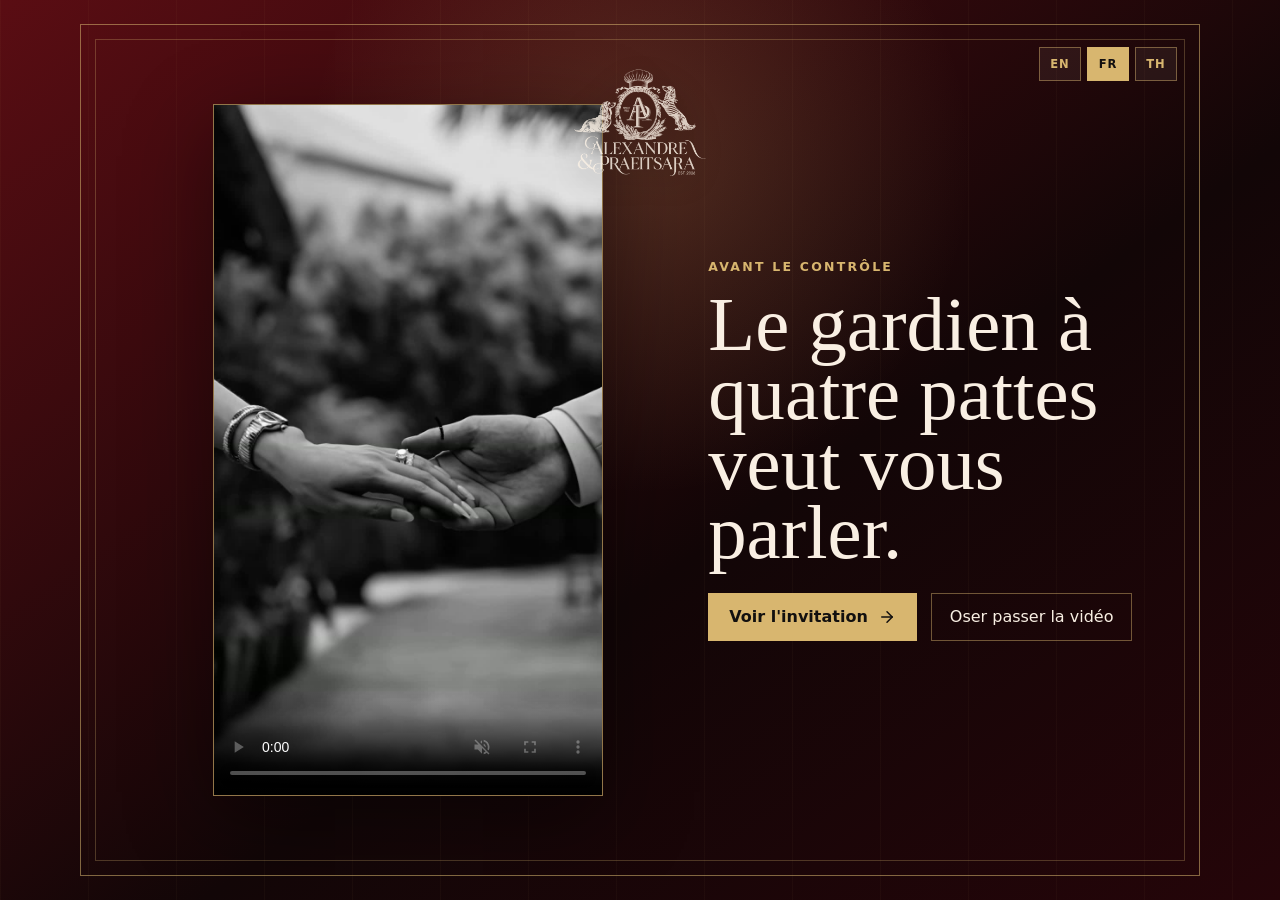
==== fr/index.html @ f9e1471b "Adjust Thai attendance and after party copy" ====
<!doctype html>
<html lang="en">
  <head>
    <meta charset="UTF-8" />
    <meta name="viewport" content="width=device-width, initial-scale=1.0" />
    <meta name="description" content="Alex and Praewa wedding RSVP" />
    <link rel="icon" type="image/png" href="/assets/origami-cursor-normal-4JZZmS4k.png" />
    <title>AlexPraewaNoRefund</title>
    <script type="module" crossorigin src="/assets/index-CU1Xx1Lu.js"></script>
    <link rel="stylesheet" crossorigin href="/assets/index-BSsa4fb2.css">
  </head>
  <body>
    <div id="root"></div>
  </body>
</html>
---- assets/index-BSsa4fb2.css ----
:root{--wine:#35090d;--wine-dark:#120607;--red:#8f1319;--gold:#d8b66f;--cream:#f9efe3;--paper:#f6eee6;--ink:#12100f;--muted:#ead8c4;--shadow:0 24px 80px #0000006b;--cursor-dog:url(/assets/origami-cursor-normal-4JZZmS4k.png) 5 19, auto;--cursor-dog-active:url([data-uri]) 5 19, auto;--cursor-dog-pointer:url(/assets/origami-cursor-normal-4JZZmS4k.png) 5 19, pointer;--cursor-dog-pointer-active:url([data-uri]) 5 19, pointer}*{box-sizing:border-box;cursor:var(--cursor-dog)}html{background:var(--wine-dark);color:var(--cream);cursor:var(--cursor-dog);font-family:Inter,ui-sans-serif,system-ui,-apple-system,BlinkMacSystemFont,Segoe UI,sans-serif}body{cursor:var(--cursor-dog);min-width:320px;margin:0}body *,body :before,body :after{cursor:var(--cursor-dog)}button,input,input[type=range]{cursor:var(--cursor-dog);font:inherit}a{color:inherit;cursor:var(--cursor-dog-pointer)}html:active,body:active,body:active *,button:active,a:active,input:active,input[type=range]:active{cursor:var(--cursor-dog-active)}button,a,[role=button],.primary-button,.secondary-button,.choice-button,.language-switcher button,.guest-slider{cursor:var(--cursor-dog-pointer)}button:active,a:active,[role=button]:active,.primary-button:active,.secondary-button:active,.choice-button:active,.language-switcher button:active,.guest-slider:active{cursor:var(--cursor-dog-pointer-active)}.page-shell{background:repeating-linear-gradient(90deg, #d8b66f09 0 1px, transparent 1px 88px), linear-gradient(145deg, #5a0d13 0%, var(--wine-dark) 58%, #250509 100%);min-height:100vh;padding:24px}.intro-shell{background:radial-gradient(circle at 50% 18%, #d8b66f33, transparent 34%), repeating-linear-gradient(90deg, #d8b66f09 0 1px, transparent 1px 88px), linear-gradient(145deg, #5a0d13 0%, var(--wine-dark) 58%, #250509 100%);place-items:center;min-height:100vh;padding:24px;display:grid}.hero,.rsvp-layout,.confirmation-panel{width:min(1120px,100%);margin:0 auto}.intro-panel{border:1px solid #d8b66f8c;grid-template-columns:minmax(280px,.72fr) minmax(300px,.58fr);align-items:center;gap:clamp(18px,3vw,32px);width:min(1120px,100%);min-height:calc(100vh - 48px);padding:clamp(24px,4.8vw,58px);display:grid;position:relative;overflow:hidden}.intro-panel:before{content:"";pointer-events:none;border:1px solid #d8b66f47;position:absolute;inset:14px}.intro-panel .brand-logo{z-index:2;width:clamp(110px,12vw,152px);margin:0;position:absolute;top:clamp(14px,2.8vw,34px);left:50%;transform:translate(-50%)}.intro-video-frame{box-shadow:var(--shadow);z-index:1;background:#170506;border:1px solid #d8b66fa3;place-self:center;width:min(390px,100%);max-height:min(78vh,760px);position:relative;overflow:hidden}.intro-video-frame:before{content:"";padding-top:177.78%;display:block}.intro-video-frame video{object-fit:cover;width:100%;height:100%;display:block;position:absolute;inset:0}.intro-copy{z-index:1;position:relative}.intro-copy h1{margin:0 0 26px;font-size:clamp(2.8rem,6vw,5.9rem);line-height:.9}.intro-actions{flex-wrap:wrap;align-items:center;gap:14px;display:flex}.hero{border:1px solid #d8b66f8c;grid-template-columns:minmax(0,.95fr) minmax(360px,.85fr);align-items:center;gap:42px;min-height:calc(100vh - 48px);padding:clamp(28px,5vw,72px);display:grid;position:relative;overflow:hidden}.hero:before,.rsvp-layout:before,.confirmation-panel:before{content:"";pointer-events:none;border:1px solid #d8b66f47;position:absolute;inset:14px}.hero-copy{z-index:1;position:relative}.brand-logo{justify-content:center;align-items:center;width:clamp(142px,15vw,190px);margin:0 0 18px;display:flex}.hero-copy .brand-logo{margin-left:auto;margin-right:auto}.brand-logo img{object-fit:contain;opacity:.9;filter:drop-shadow(0 8px 18px #0000006b);width:100%;height:auto;display:block}.language-switcher{z-index:5;gap:6px;display:inline-flex;position:absolute;top:22px;right:22px}.language-switcher button{color:var(--gold);letter-spacing:.08em;background:#f9efe30f;border:1px solid #d8b66f75;min-width:42px;height:34px;font-size:.72rem;font-weight:900}.language-switcher button.selected{background:var(--gold);color:var(--ink)}.eyebrow{color:var(--gold);letter-spacing:.18em;text-transform:uppercase;margin:0 0 16px;font-size:.78rem;font-weight:700}h1,h2{letter-spacing:0;font-family:Georgia,Times New Roman,serif;font-weight:500}.hero h1{max-width:620px;margin:0;font-size:clamp(3.3rem,7vw,6.2rem);line-height:.9}.hero-text,.question-subtitle,.confirmation-panel p{color:var(--muted);font-size:1rem;line-height:1.65}.hero-text{max-width:600px;margin:24px 0 32px}.hero-actions,.navigation-row{flex-wrap:wrap;align-items:center;gap:14px;display:flex}.primary-button,.secondary-button,.choice-button{border-radius:0;justify-content:center;align-items:center;gap:10px;min-height:48px;text-decoration:none;display:inline-flex}.primary-button{border:1px solid var(--gold);background:var(--gold);color:var(--ink);cursor:var(--cursor-dog-pointer);padding:0 20px;font-weight:800}.primary-button:disabled,.secondary-button:disabled{cursor:not-allowed;opacity:.45}.secondary-button{color:var(--cream);cursor:var(--cursor-dog-pointer);background:0 0;border:1px solid #d8b66f75;padding:0 18px}.hero-info-grid{grid-template-columns:96px minmax(0,1fr);align-items:stretch;gap:16px;max-width:620px;margin-top:28px;display:grid}.venue-card{border-left:2px solid var(--gold);max-width:520px;padding-left:18px}.venue-card span,.event-detail-kicker{color:var(--gold);letter-spacing:.16em;text-transform:uppercase;margin-bottom:6px;font-size:.72rem;font-weight:800;display:block}.venue-card strong{font-family:Georgia,Times New Roman,serif;font-size:1.45rem;font-weight:500;display:block}.venue-card p{color:var(--muted);margin:7px 0;line-height:1.5}.venue-card a,.event-detail-card a{color:var(--gold);align-items:center;gap:6px;font-weight:700;text-decoration:none;display:inline-flex}.hero-card{align-content:center;justify-items:end;min-height:590px;display:grid;position:relative}.invitation-ticket{border:8px solid var(--red);color:var(--ink);min-height:330px;box-shadow:var(--shadow);background:linear-gradient(90deg,#0000 0 12px,#d8b66f73 12px 13px,#0000 13px 26px),linear-gradient(135deg,#fff9ef 0%,#f2e0cc 100%);width:min(440px,100%);padding:24px;position:relative;transform:rotate(2deg)}.invitation-ticket:before{content:"";pointer-events:none;border:1px solid #8f131957;position:absolute;inset:14px}.ticket-cut{background:var(--wine-dark);z-index:2;border-radius:50%;width:30px;height:30px;position:absolute}.ticket-cut.top-left{top:-19px;left:-19px}.ticket-cut.top-right{top:-19px;right:-19px}.ticket-cut.bottom-left{bottom:-19px;left:-19px}.ticket-cut.bottom-right{bottom:-19px;right:-19px}.ticket-topline,.ticket-label,.ticket-footer{letter-spacing:.17em;text-transform:uppercase;margin:0;font-size:.72rem;font-weight:800}.ticket-topline,.ticket-label{color:var(--red)}.ticket-main{z-index:1;grid-template-columns:minmax(0,1fr) 116px;align-items:center;gap:20px;margin:26px 0;display:grid;position:relative}.ticket-main h2{color:var(--wine-dark);margin:10px 0 18px;font-size:clamp(2.2rem,4.2vw,4.6rem);line-height:.9}.ticket-main p{margin:7px 0}.ticket-seal{aspect-ratio:1;border:1px solid #8f131966;border-radius:50%;place-items:center;width:116px;display:grid;position:relative;overflow:hidden}.ticket-seal img{object-fit:cover;filter:sepia(.45)contrast(1.08);opacity:.18;width:150%;height:150%}.ticket-seal span{color:var(--red);font-family:Georgia,Times New Roman,serif;font-size:2.2rem;font-weight:700;position:absolute}.ticket-footer{color:var(--wine);z-index:1;border-top:1px dashed #8f131961;justify-content:space-between;gap:14px;padding-top:16px;display:flex;position:relative}.dog-illustration-card{color:var(--gold);width:min(250px,54%);box-shadow:var(--shadow);z-index:3;background:#170506;border:1px solid #d8b66fb3;justify-self:start;margin:18px 0 0 18px;padding:10px 10px 12px;position:relative;transform:rotate(-5deg)}.dog-illustration-card img{aspect-ratio:2/3;object-fit:cover;width:100%;display:block}.dog-illustration-card figcaption{letter-spacing:.16em;text-align:center;text-transform:uppercase;margin-top:9px;font-size:.72rem;font-weight:800}.hero-dog-quote{color:var(--cream);z-index:1;border-top:1px solid #d8b66f57;grid-column:1/-1;justify-content:space-between;align-self:end;align-items:center;gap:18px;margin:6px 0 0;padding-top:18px;display:flex;position:relative}.hero-dog-quote p{color:var(--muted);margin:0;font-family:Georgia,Times New Roman,serif;font-size:clamp(1.08rem,1.7vw,1.42rem);line-height:1.25}.hero-dog-quote cite{color:var(--gold);letter-spacing:.16em;text-transform:uppercase;flex:none;font-size:.74rem;font-style:normal;font-weight:900}.rsvp-layout{grid-template-columns:minmax(260px,.46fr) minmax(0,.74fr);gap:24px;min-height:calc(100vh - 48px);display:grid;position:relative}.inspector-panel,.question-panel,.confirmation-panel{box-shadow:var(--shadow);background:#120607c7;border:1px solid #d8b66f85}.inspector-panel{align-self:stretch;padding:22px}.inspector-panel .brand-logo{width:99px;margin:0 auto 16px}.confirmation-panel .brand-logo,.windows-error-window .brand-logo{width:172px;margin-bottom:24px}.windows-error-window .brand-logo{margin:18px 18px 0}.inspector-panel>img{aspect-ratio:2/3;object-fit:cover;border:1px solid #d8b66f73;width:100%;margin-bottom:18px}.inspector-panel h2{margin:0 0 24px;font-size:clamp(1.8rem,4vw,3.2rem);line-height:.95}.progress-track{border:1px solid #d8b66f73;height:9px;padding:2px}.progress-track span{background:var(--gold);height:100%;transition:width .18s;display:block}.step-count{color:var(--muted);font-size:.86rem}.question-panel{flex-direction:column;justify-content:center;align-self:stretch;padding:clamp(26px,6vw,66px);display:flex}.question-panel h1{max-width:820px;margin:0;font-size:clamp(2.1rem,5.6vw,5.2rem);line-height:.96}.question-subtitle{margin:18px 0 0}.choice-grid{grid-template-columns:repeat(2,minmax(0,1fr));gap:12px;margin:32px 0;display:grid}.choice-button{color:var(--cream);cursor:var(--cursor-dog-pointer);text-align:center;background:#f9efe30f;border:1px solid #d8b66f6b;min-height:72px;padding:14px}.event-detail-card{background:#f9efe30e;border:1px solid #d8b66f6b;grid-template-columns:112px minmax(0,1fr);align-items:center;gap:18px;margin:26px 0 0;padding:18px;display:grid}.event-detail-card.compact{margin-top:22px}.event-detail-card h2{margin:0 0 8px;font-size:clamp(1.45rem,3vw,2.25rem);line-height:1}.event-detail-card p{color:var(--muted);margin:0 0 8px;line-height:1.5}.calendar-badge{background:var(--paper);border:4px solid var(--red);color:var(--ink);text-align:center;place-items:center;gap:2px;min-height:118px;text-decoration:none;display:grid}.calendar-badge b,.calendar-badge span,.calendar-badge em{letter-spacing:.14em;font-size:.72rem;font-style:normal;font-weight:900}.calendar-badge b{color:var(--red)}.calendar-badge strong{color:var(--red);font-family:Georgia,Times New Roman,serif;font-size:3.6rem;line-height:.9}.calendar-badge small{color:var(--red);letter-spacing:.1em;text-transform:uppercase;max-width:82px;font-size:.58rem;font-weight:900;line-height:1.15;display:block}.time-badge strong{font-size:3.2rem}.hero-calendar{min-height:112px}.hero-calendar strong,.travel-badge strong{font-size:3rem}.choice-button.selected{background:var(--paper);border-color:var(--gold);color:var(--ink)}.guest-group{margin:32px 0}.text-input{width:100%;min-height:56px;color:var(--ink);background:#f9efe3f5;border:1px solid #d8b66f8c;margin:32px 0;padding:0 16px}.guest-input{margin:12px 0 0}.child-slider-row{border-top:1px solid #d8b66f3d;margin-top:22px;padding-top:18px}.child-age-grid{grid-template-columns:repeat(2,minmax(0,1fr));gap:12px;display:grid}.child-age-input{margin-top:0}.guest-slider-row{color:var(--cream);justify-content:space-between;align-items:baseline;gap:18px;display:flex}.guest-slider-row label{color:var(--gold);letter-spacing:.16em;text-transform:uppercase;font-size:.78rem;font-weight:800}.guest-slider-row strong{color:var(--gold);font-family:Georgia,Times New Roman,serif;font-size:3rem;line-height:1}.guest-slider{accent-color:var(--gold);width:100%;margin:20px 0 10px;display:block}.guest-helper{color:var(--muted);margin:0 0 14px;line-height:1.5}.text-input:focus{outline:3px solid #d8b66f52}.error-box{color:#ffe1e1;border:1px solid #ffb4b4;margin:8px 0 20px;padding:14px}.error-box p{margin:0 0 8px}.error-box a{color:#ffd18b;align-items:center;gap:6px;display:inline-flex}.confirmation-panel{flex-direction:column;justify-content:center;min-height:calc(100vh - 48px);padding:clamp(26px,6vw,72px);display:flex;position:relative;overflow:hidden}.bite-error-panel{border:1px solid #d8b66f8c;grid-template-columns:minmax(0,.94fr) minmax(300px,.56fr);align-items:center;gap:34px;width:min(1120px,100%);min-height:calc(100vh - 48px);margin:0 auto;padding:clamp(26px,6vw,72px);display:grid;position:relative;overflow:hidden}.bite-error-panel:before{content:"ERROR";color:#d8b66f14;font-family:Georgia,Times New Roman,serif;font-size:clamp(12rem,26vw,24rem);line-height:.8;position:absolute;top:4vh;right:2vw}.bite-error-panel>img{box-shadow:var(--shadow);object-fit:cover;z-index:1;border:1px solid #d8b66fb3;width:100%;max-height:560px;position:relative}.windows-error-window{background:var(--paper);border:2px solid var(--gold);box-shadow:var(--shadow);color:var(--ink);z-index:1;position:relative}.windows-error-titlebar{background:var(--red);color:var(--cream);letter-spacing:.08em;text-transform:uppercase;justify-content:space-between;align-items:center;padding:10px 12px;font-weight:900;display:flex}.windows-error-titlebar button{background:var(--paper);border:1px solid var(--ink);color:var(--ink);cursor:var(--cursor-dog-pointer);width:30px;height:26px;font-weight:900;line-height:1}.windows-error-body{grid-template-columns:62px minmax(0,1fr);gap:22px;padding:clamp(20px,4vw,34px);display:grid}.windows-error-icon{background:var(--gold);border:2px solid var(--ink);color:var(--red);border-radius:50%;justify-content:center;align-items:center;height:62px;font-family:Georgia,Times New Roman,serif;font-size:3rem;font-weight:900;display:flex}.bite-error-copy h1{color:var(--wine-dark);margin:0;font-size:clamp(2.6rem,6.6vw,5.8rem);line-height:.9}.bite-error-copy p:not(.eyebrow){color:#3a1a16;margin:20px 0 0;line-height:1.55}.windows-error-actions{border-top:1px solid #12060733;flex-wrap:wrap;justify-content:flex-end;gap:12px;padding:16px;display:flex}.windows-error-actions .secondary-button{color:var(--ink)}.confirmation-panel h1{margin:0;font-size:clamp(3rem,8vw,7rem);line-height:.88}.confirmation-dog{width:min(420px,72vw);box-shadow:var(--shadow);border:1px solid #d8b66fb3;margin-bottom:28px}.spin{animation:.9s linear infinite spin}@keyframes spin{to{transform:rotate(360deg)}}@media (width<=860px){.page-shell,.intro-shell{padding:14px}.hero,.rsvp-layout,.bite-error-panel,.intro-panel{grid-template-columns:1fr;min-height:auto}.intro-panel{padding:124px 18px 28px}.intro-panel .brand-logo{width:104px;top:42px;left:50%}.intro-video-frame{width:min(340px,100%);max-height:62vh}.intro-copy h1{font-size:3.3rem}.hero{padding:72px 18px 28px}.hero-card{min-height:auto}.invitation-ticket{transform:none}.dog-illustration-card{width:min(230px,74%);margin:16px auto 0}.rsvp-layout{gap:14px}.inspector-panel>img{aspect-ratio:2/3;object-position:center center;max-height:460px}.choice-grid,.event-detail-card,.hero-info-grid{grid-template-columns:1fr}.calendar-badge{width:118px}.save-date-link{width:138px}.hero-dog-quote{flex-direction:column;align-items:flex-start}.language-switcher{top:18px;left:auto;right:18px}.brand-logo{width:132px}}@media (width<=520px){.hero{padding-top:72px}.hero h1{font-size:3.4rem}.hero-card{margin-top:12px}.invitation-ticket{border-width:6px;padding:18px}.ticket-main{grid-template-columns:1fr}.ticket-seal{width:82px}.ticket-footer{flex-direction:column;align-items:flex-start}.primary-button,.secondary-button{width:100%}.child-age-grid{grid-template-columns:1fr}.brand-logo{width:118px}.inspector-panel .brand-logo{width:82px;margin-bottom:14px}}
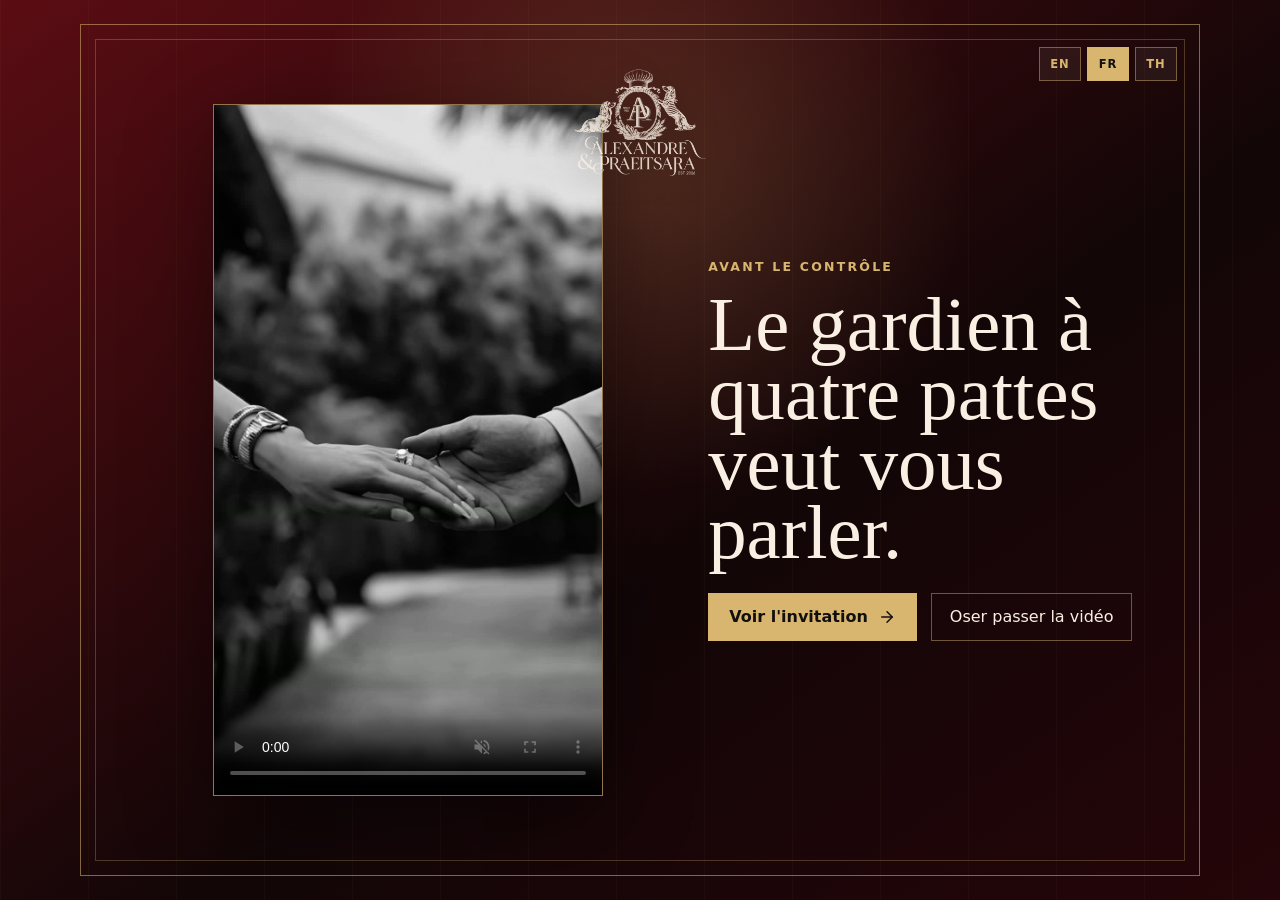
==== commit 459b0dcb: "Update Thai intro and dress code copy" ====
--- a/fr/index.html
+++ b/fr/index.html
@@ -6,7 +6,7 @@
     <meta name="description" content="Alex and Praewa wedding RSVP" />
     <link rel="icon" type="image/png" href="/assets/origami-cursor-normal-4JZZmS4k.png" />
     <title>AlexPraewaNoRefund</title>
-    <script type="module" crossorigin src="/assets/index-CU1Xx1Lu.js"></script>
+    <script type="module" crossorigin src="/assets/index-C8RrpiLa.js"></script>
     <link rel="stylesheet" crossorigin href="/assets/index-BSsa4fb2.css">
   </head>
   <body>
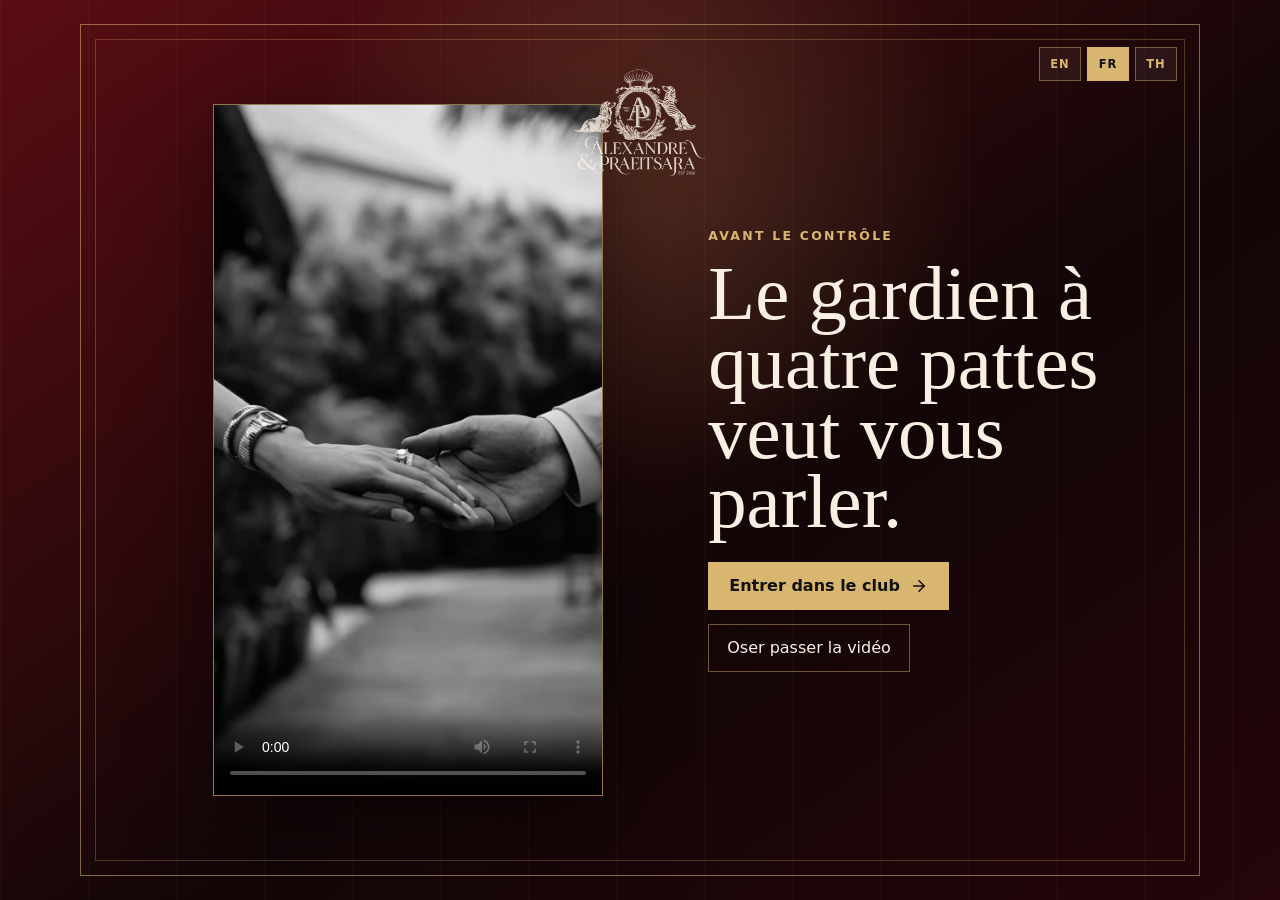
==== commit 2df9207b: "Update French RSVP copy and trailer flow" ====
--- a/fr/index.html
+++ b/fr/index.html
@@ -6,8 +6,8 @@
     <meta name="description" content="Alex and Praewa wedding RSVP" />
     <link rel="icon" type="image/png" href="/assets/origami-cursor-normal-4JZZmS4k.png" />
     <title>AlexPraewaNoRefund</title>
-    <script type="module" crossorigin src="/assets/index-C8RrpiLa.js"></script>
-    <link rel="stylesheet" crossorigin href="/assets/index-BSsa4fb2.css">
+    <script type="module" crossorigin src="/assets/index-DsM50OUm.js"></script>
+    <link rel="stylesheet" crossorigin href="/assets/index-DEozF2em.css">
   </head>
   <body>
     <div id="root"></div>
--- a/assets/index-DEozF2em.css
+++ b/assets/index-DEozF2em.css
@@ -0,0 +1 @@
+:root{--wine:#35090d;--wine-dark:#120607;--red:#8f1319;--gold:#d8b66f;--cream:#f9efe3;--paper:#f6eee6;--ink:#12100f;--muted:#ead8c4;--shadow:0 24px 80px #0000006b;--cursor-dog:url(/assets/origami-cursor-normal-4JZZmS4k.png) 5 19, auto;--cursor-dog-active:url([data-uri]) 5 19, auto;--cursor-dog-pointer:url(/assets/origami-cursor-normal-4JZZmS4k.png) 5 19, pointer;--cursor-dog-pointer-active:url([data-uri]) 5 19, pointer}*{box-sizing:border-box;cursor:var(--cursor-dog)}html{background:var(--wine-dark);color:var(--cream);cursor:var(--cursor-dog);font-family:Inter,ui-sans-serif,system-ui,-apple-system,BlinkMacSystemFont,Segoe UI,sans-serif}body{cursor:var(--cursor-dog);min-width:320px;margin:0}body *,body :before,body :after{cursor:var(--cursor-dog)}button,input,input[type=range]{cursor:var(--cursor-dog);font:inherit}a{color:inherit;cursor:var(--cursor-dog-pointer)}html:active,body:active,body:active *,button:active,a:active,input:active,input[type=range]:active{cursor:var(--cursor-dog-active)}button,a,[role=button],.primary-button,.secondary-button,.choice-button,.language-switcher button,.guest-slider{cursor:var(--cursor-dog-pointer)}button:active,a:active,[role=button]:active,.primary-button:active,.secondary-button:active,.choice-button:active,.language-switcher button:active,.guest-slider:active{cursor:var(--cursor-dog-pointer-active)}.page-shell{background:repeating-linear-gradient(90deg, #d8b66f09 0 1px, transparent 1px 88px), linear-gradient(145deg, #5a0d13 0%, var(--wine-dark) 58%, #250509 100%);min-height:100vh;padding:24px}.intro-shell{background:radial-gradient(circle at 50% 18%, #d8b66f33, transparent 34%), repeating-linear-gradient(90deg, #d8b66f09 0 1px, transparent 1px 88px), linear-gradient(145deg, #5a0d13 0%, var(--wine-dark) 58%, #250509 100%);place-items:center;min-height:100vh;padding:24px;display:grid}.hero,.rsvp-layout,.confirmation-panel{width:min(1120px,100%);margin:0 auto}.intro-panel{border:1px solid #d8b66f8c;grid-template-columns:minmax(280px,.72fr) minmax(300px,.58fr);align-items:center;gap:clamp(18px,3vw,32px);width:min(1120px,100%);min-height:calc(100vh - 48px);padding:clamp(24px,4.8vw,58px);display:grid;position:relative;overflow:hidden}.intro-panel:before{content:"";pointer-events:none;border:1px solid #d8b66f47;position:absolute;inset:14px}.intro-panel .brand-logo{z-index:2;width:clamp(110px,12vw,152px);margin:0;position:absolute;top:clamp(14px,2.8vw,34px);left:50%;transform:translate(-50%)}.intro-video-frame{box-shadow:var(--shadow);z-index:1;background:#170506;border:1px solid #d8b66fa3;place-self:center;width:min(390px,100%);max-height:min(78vh,760px);position:relative;overflow:hidden}.intro-video-frame:before{content:"";padding-top:177.78%;display:block}.intro-video-frame video{object-fit:cover;width:100%;height:100%;display:block;position:absolute;inset:0}.intro-copy{z-index:1;position:relative}.intro-copy h1{margin:0 0 26px;font-size:clamp(2.8rem,6vw,5.9rem);line-height:.9}.intro-actions{flex-wrap:wrap;align-items:center;gap:14px;display:flex}.hero{border:1px solid #d8b66f8c;grid-template-columns:minmax(0,.95fr) minmax(360px,.85fr);align-items:center;gap:42px;min-height:calc(100vh - 48px);padding:clamp(28px,5vw,72px);display:grid;position:relative;overflow:hidden}.hero:before,.rsvp-layout:before,.confirmation-panel:before{content:"";pointer-events:none;border:1px solid #d8b66f47;position:absolute;inset:14px}.hero-copy{z-index:1;position:relative}.brand-logo{justify-content:center;align-items:center;width:clamp(142px,15vw,190px);margin:0 0 18px;display:flex}.hero-copy .brand-logo{margin-left:auto;margin-right:auto}.brand-logo img{object-fit:contain;opacity:.9;filter:drop-shadow(0 8px 18px #0000006b);width:100%;height:auto;display:block}.language-switcher{z-index:5;gap:6px;display:inline-flex;position:absolute;top:22px;right:22px}.language-switcher button{color:var(--gold);letter-spacing:.08em;background:#f9efe30f;border:1px solid #d8b66f75;min-width:42px;height:34px;font-size:.72rem;font-weight:900}.language-switcher button.selected{background:var(--gold);color:var(--ink)}.eyebrow{color:var(--gold);letter-spacing:.18em;text-transform:uppercase;margin:0 0 16px;font-size:.78rem;font-weight:700}h1,h2{letter-spacing:0;font-family:Georgia,Times New Roman,serif;font-weight:500}.hero h1{max-width:620px;margin:0;font-size:clamp(3.3rem,7vw,6.2rem);line-height:.9}.hero-text,.question-subtitle,.confirmation-panel p{color:var(--muted);font-size:1rem;line-height:1.65}.hero-text{max-width:600px;margin:24px 0 32px}.hero-actions,.navigation-row{flex-wrap:wrap;align-items:center;gap:14px;display:flex}.primary-button,.secondary-button,.choice-button{border-radius:0;justify-content:center;align-items:center;gap:10px;min-height:48px;text-decoration:none;display:inline-flex}.primary-button{border:1px solid var(--gold);background:var(--gold);color:var(--ink);cursor:var(--cursor-dog-pointer);padding:0 20px;font-weight:800}.primary-button:disabled,.secondary-button:disabled{cursor:not-allowed;opacity:.45}.secondary-button{color:var(--cream);cursor:var(--cursor-dog-pointer);background:0 0;border:1px solid #d8b66f75;padding:0 18px}.hero-info-grid{grid-template-columns:96px minmax(0,1fr);align-items:stretch;gap:16px;max-width:620px;margin-top:28px;display:grid}.venue-card{border-left:2px solid var(--gold);max-width:520px;padding-left:18px}.venue-card span,.event-detail-kicker{color:var(--gold);letter-spacing:.16em;text-transform:uppercase;margin-bottom:6px;font-size:.72rem;font-weight:800;display:block}.venue-card strong{font-family:Georgia,Times New Roman,serif;font-size:1.45rem;font-weight:500;display:block}.venue-card p{color:var(--muted);margin:7px 0;line-height:1.5}.venue-card a,.event-detail-card a{color:var(--gold);align-items:center;gap:6px;font-weight:700;text-decoration:none;display:inline-flex}.hero-card{align-content:center;justify-items:end;min-height:590px;display:grid;position:relative}.invitation-ticket{border:8px solid var(--red);color:var(--ink);min-height:330px;box-shadow:var(--shadow);background:linear-gradient(90deg,#0000 0 12px,#d8b66f73 12px 13px,#0000 13px 26px),linear-gradient(135deg,#fff9ef 0%,#f2e0cc 100%);width:min(440px,100%);padding:24px;position:relative;transform:rotate(2deg)}.invitation-ticket:before{content:"";pointer-events:none;border:1px solid #8f131957;position:absolute;inset:14px}.ticket-cut{background:var(--wine-dark);z-index:2;border-radius:50%;width:30px;height:30px;position:absolute}.ticket-cut.top-left{top:-19px;left:-19px}.ticket-cut.top-right{top:-19px;right:-19px}.ticket-cut.bottom-left{bottom:-19px;left:-19px}.ticket-cut.bottom-right{bottom:-19px;right:-19px}.ticket-topline,.ticket-label,.ticket-footer{letter-spacing:.17em;text-transform:uppercase;margin:0;font-size:.72rem;font-weight:800}.ticket-topline,.ticket-label{color:var(--red)}.ticket-main{z-index:1;grid-template-columns:minmax(0,1fr) 116px;align-items:center;gap:20px;margin:26px 0;display:grid;position:relative}.ticket-main h2{color:var(--wine-dark);margin:10px 0 18px;font-size:clamp(2.2rem,4.2vw,4.6rem);line-height:.9}.ticket-main p{margin:7px 0}.ticket-seal{aspect-ratio:1;border:1px solid #8f131966;border-radius:50%;place-items:center;width:116px;display:grid;position:relative;overflow:hidden}.ticket-seal img{object-fit:cover;filter:sepia(.45)contrast(1.08);opacity:.18;width:150%;height:150%}.ticket-seal span{color:var(--red);font-family:Georgia,Times New Roman,serif;font-size:2.2rem;font-weight:700;position:absolute}.ticket-footer{color:var(--wine);z-index:1;border-top:1px dashed #8f131961;justify-content:space-between;gap:14px;padding-top:16px;display:flex;position:relative}.dog-illustration-card{color:var(--gold);width:min(250px,54%);box-shadow:var(--shadow);z-index:3;background:#170506;border:1px solid #d8b66fb3;justify-self:start;margin:18px 0 0 18px;padding:10px 10px 12px;position:relative;transform:rotate(-5deg)}.dog-illustration-card img{aspect-ratio:2/3;object-fit:cover;width:100%;display:block}.dog-illustration-card figcaption{letter-spacing:.16em;text-align:center;text-transform:uppercase;margin-top:9px;font-size:.72rem;font-weight:800}.hero-dog-quote{color:var(--cream);z-index:1;border-top:1px solid #d8b66f57;grid-column:1/-1;justify-content:space-between;align-self:end;align-items:center;gap:18px;margin:6px 0 0;padding-top:18px;display:flex;position:relative}.hero-dog-quote p{color:var(--muted);margin:0;font-family:Georgia,Times New Roman,serif;font-size:clamp(1.08rem,1.7vw,1.42rem);line-height:1.25}.hero-dog-quote cite{color:var(--gold);letter-spacing:.16em;text-transform:uppercase;flex:none;font-size:.74rem;font-style:normal;font-weight:900}.rsvp-layout{grid-template-columns:minmax(260px,.46fr) minmax(0,.74fr);gap:24px;min-height:calc(100vh - 48px);display:grid;position:relative}.inspector-panel,.question-panel,.confirmation-panel{box-shadow:var(--shadow);background:#120607c7;border:1px solid #d8b66f85}.inspector-panel{align-self:stretch;padding:22px}.inspector-panel .brand-logo{width:99px;margin:0 auto 16px}.confirmation-panel .brand-logo,.windows-error-window .brand-logo{width:172px;margin-bottom:24px}.windows-error-window .brand-logo{margin:18px 18px 0}.inspector-panel>img{aspect-ratio:2/3;object-fit:cover;border:1px solid #d8b66f73;width:100%;margin-bottom:18px}.inspector-panel h2{margin:0 0 24px;font-size:clamp(1.8rem,4vw,3.2rem);line-height:.95}.progress-track{border:1px solid #d8b66f73;height:9px;padding:2px}.progress-track span{background:var(--gold);height:100%;transition:width .18s;display:block}.step-count{color:var(--muted);font-size:.86rem}.question-panel{flex-direction:column;justify-content:center;align-self:stretch;padding:clamp(26px,6vw,66px);display:flex}.question-panel h1{max-width:820px;margin:0;font-size:clamp(2.1rem,5.6vw,5.2rem);line-height:.96}.question-subtitle{margin:18px 0 0}.choice-grid{grid-template-columns:repeat(2,minmax(0,1fr));gap:12px;margin:32px 0;display:grid}.choice-button{color:var(--cream);cursor:var(--cursor-dog-pointer);text-align:center;background:#f9efe30f;border:1px solid #d8b66f6b;min-height:72px;padding:14px}.event-detail-card{background:#f9efe30e;border:1px solid #d8b66f6b;grid-template-columns:112px minmax(0,1fr);align-items:center;gap:18px;margin:26px 0 0;padding:18px;display:grid}.event-detail-card.compact{margin-top:22px}.event-detail-card h2{margin:0 0 8px;font-size:clamp(1.45rem,3vw,2.25rem);line-height:1}.event-detail-card p{color:var(--muted);margin:0 0 8px;line-height:1.5}.calendar-badge{background:var(--paper);border:4px solid var(--red);color:var(--ink);text-align:center;place-items:center;gap:2px;min-height:118px;text-decoration:none;display:grid}.calendar-badge b,.calendar-badge span,.calendar-badge em{letter-spacing:.14em;font-size:.72rem;font-style:normal;font-weight:900}.calendar-badge b{color:var(--red)}.calendar-badge strong{color:var(--red);font-family:Georgia,Times New Roman,serif;font-size:3.6rem;line-height:.9}.calendar-badge small{color:var(--red);letter-spacing:.1em;text-transform:uppercase;max-width:82px;font-size:.58rem;font-weight:900;line-height:1.15;display:block}.time-badge strong{font-size:3.2rem}.hero-calendar{min-height:112px}.hero-calendar strong,.travel-badge strong{font-size:3rem}.choice-button.selected{background:var(--paper);border-color:var(--gold);color:var(--ink)}.guest-group{margin:32px 0}.text-input{width:100%;min-height:56px;color:var(--ink);background:#f9efe3f5;border:1px solid #d8b66f8c;margin:32px 0;padding:0 16px}.guest-input{margin:12px 0 0}.child-slider-row{border-top:1px solid #d8b66f3d;margin-top:22px;padding-top:18px}.child-age-grid{grid-template-columns:repeat(2,minmax(0,1fr));gap:12px;display:grid}.child-age-input{margin-top:0}.guest-slider-row{color:var(--cream);justify-content:space-between;align-items:baseline;gap:18px;display:flex}.guest-slider-row label{color:var(--gold);letter-spacing:.16em;text-transform:uppercase;font-size:.78rem;font-weight:800}.guest-slider-row strong{color:var(--gold);font-family:Georgia,Times New Roman,serif;font-size:3rem;line-height:1}.guest-slider{accent-color:var(--gold);width:100%;margin:20px 0 10px;display:block}.guest-helper{color:var(--muted);margin:0 0 14px;line-height:1.5}.text-input:focus{outline:3px solid #d8b66f52}.error-box{color:#ffe1e1;border:1px solid #ffb4b4;margin:8px 0 20px;padding:14px}.error-box p{margin:0 0 8px}.error-box a{color:#ffd18b;align-items:center;gap:6px;display:inline-flex}.confirmation-panel{flex-direction:column;justify-content:center;min-height:calc(100vh - 48px);padding:clamp(26px,6vw,72px);display:flex;position:relative;overflow:hidden}.bite-error-panel{border:1px solid #d8b66f8c;grid-template-columns:minmax(0,.94fr) minmax(300px,.56fr);align-items:center;gap:34px;width:min(1120px,100%);min-height:calc(100vh - 48px);margin:0 auto;padding:clamp(26px,6vw,72px);display:grid;position:relative;overflow:hidden}.bite-error-panel:before{content:"ERROR";color:#d8b66f14;font-family:Georgia,Times New Roman,serif;font-size:clamp(12rem,26vw,24rem);line-height:.8;position:absolute;top:4vh;right:2vw}.bite-error-panel>img{box-shadow:var(--shadow);object-fit:cover;z-index:1;border:1px solid #d8b66fb3;width:100%;max-height:560px;position:relative}.windows-error-window{background:var(--paper);border:2px solid var(--gold);box-shadow:var(--shadow);color:var(--ink);z-index:1;position:relative}.windows-error-titlebar{background:var(--red);color:var(--cream);letter-spacing:.08em;text-transform:uppercase;justify-content:space-between;align-items:center;padding:10px 12px;font-weight:900;display:flex}.windows-error-titlebar button{background:var(--paper);border:1px solid var(--ink);color:var(--ink);cursor:var(--cursor-dog-pointer);width:30px;height:26px;font-weight:900;line-height:1}.windows-error-body{grid-template-columns:62px minmax(0,1fr);gap:22px;padding:clamp(20px,4vw,34px);display:grid}.windows-error-icon{background:var(--gold);border:2px solid var(--ink);color:var(--red);border-radius:50%;justify-content:center;align-items:center;height:62px;font-family:Georgia,Times New Roman,serif;font-size:3rem;font-weight:900;display:flex}.bite-error-copy h1{color:var(--wine-dark);margin:0;font-size:clamp(2.6rem,6.6vw,5.8rem);line-height:.9}.bite-error-copy p:not(.eyebrow){color:#3a1a16;white-space:pre-line;margin:20px 0 0;line-height:1.55}.windows-error-actions{border-top:1px solid #12060733;flex-wrap:wrap;justify-content:flex-end;gap:12px;padding:16px;display:flex}.windows-error-actions .secondary-button{color:var(--ink)}.confirmation-panel h1{margin:0;font-size:clamp(3rem,8vw,7rem);line-height:.88}.confirmation-dog{width:min(420px,72vw);box-shadow:var(--shadow);border:1px solid #d8b66fb3;margin-bottom:28px}.spin{animation:.9s linear infinite spin}@keyframes spin{to{transform:rotate(360deg)}}@media (width<=860px){.page-shell,.intro-shell{padding:14px}.hero,.rsvp-layout,.bite-error-panel,.intro-panel{grid-template-columns:1fr;min-height:auto}.intro-panel{padding:124px 18px 28px}.intro-panel .brand-logo{width:104px;top:42px;left:50%}.intro-video-frame{width:min(340px,100%);max-height:62vh}.intro-copy h1{font-size:3.3rem}.hero{padding:72px 18px 28px}.hero-card{min-height:auto}.invitation-ticket{transform:none}.dog-illustration-card{width:min(230px,74%);margin:16px auto 0}.rsvp-layout{gap:14px}.inspector-panel>img{aspect-ratio:2/3;object-position:center center;max-height:460px}.choice-grid,.event-detail-card,.hero-info-grid{grid-template-columns:1fr}.calendar-badge{width:118px}.save-date-link{width:138px}.hero-dog-quote{flex-direction:column;align-items:flex-start}.language-switcher{top:18px;left:auto;right:18px}.brand-logo{width:132px}}@media (width<=520px){.hero{padding-top:72px}.hero h1{font-size:3.4rem}.hero-card{margin-top:12px}.invitation-ticket{border-width:6px;padding:18px}.ticket-main{grid-template-columns:1fr}.ticket-seal{width:82px}.ticket-footer{flex-direction:column;align-items:flex-start}.primary-button,.secondary-button{width:100%}.child-age-grid{grid-template-columns:1fr}.brand-logo{width:118px}.inspector-panel .brand-logo{width:82px;margin-bottom:14px}}
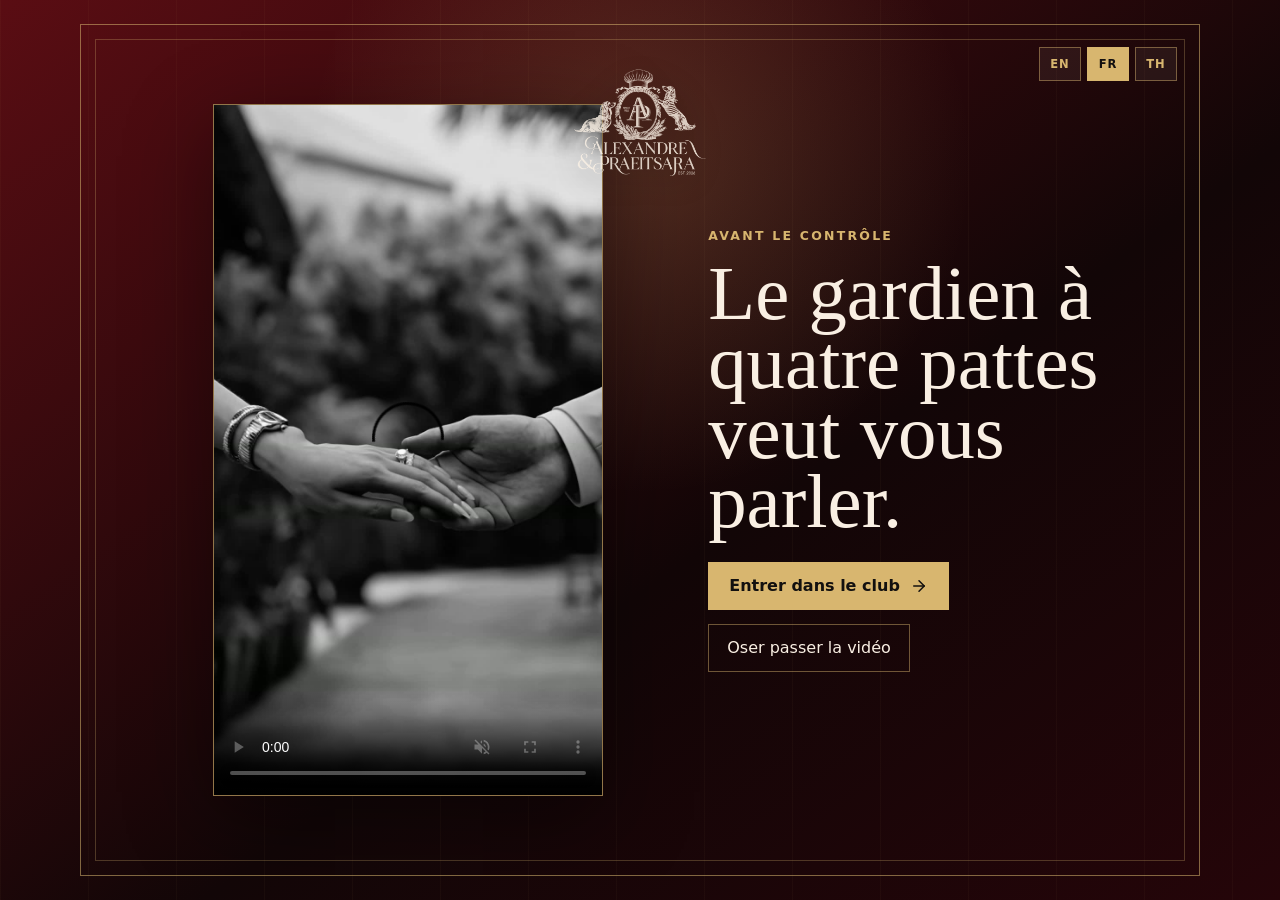
==== commit 59910441: "Keep after party choices in RSVP flow" ====
--- a/fr/index.html
+++ b/fr/index.html
@@ -6,7 +6,7 @@
     <meta name="description" content="Alex and Praewa wedding RSVP" />
     <link rel="icon" type="image/png" href="/assets/origami-cursor-normal-4JZZmS4k.png" />
     <title>AlexPraewaNoRefund</title>
-    <script type="module" crossorigin src="/assets/index-DsM50OUm.js"></script>
+    <script type="module" crossorigin src="/assets/index-B2907A8G.js"></script>
     <link rel="stylesheet" crossorigin href="/assets/index-DEozF2em.css">
   </head>
   <body>
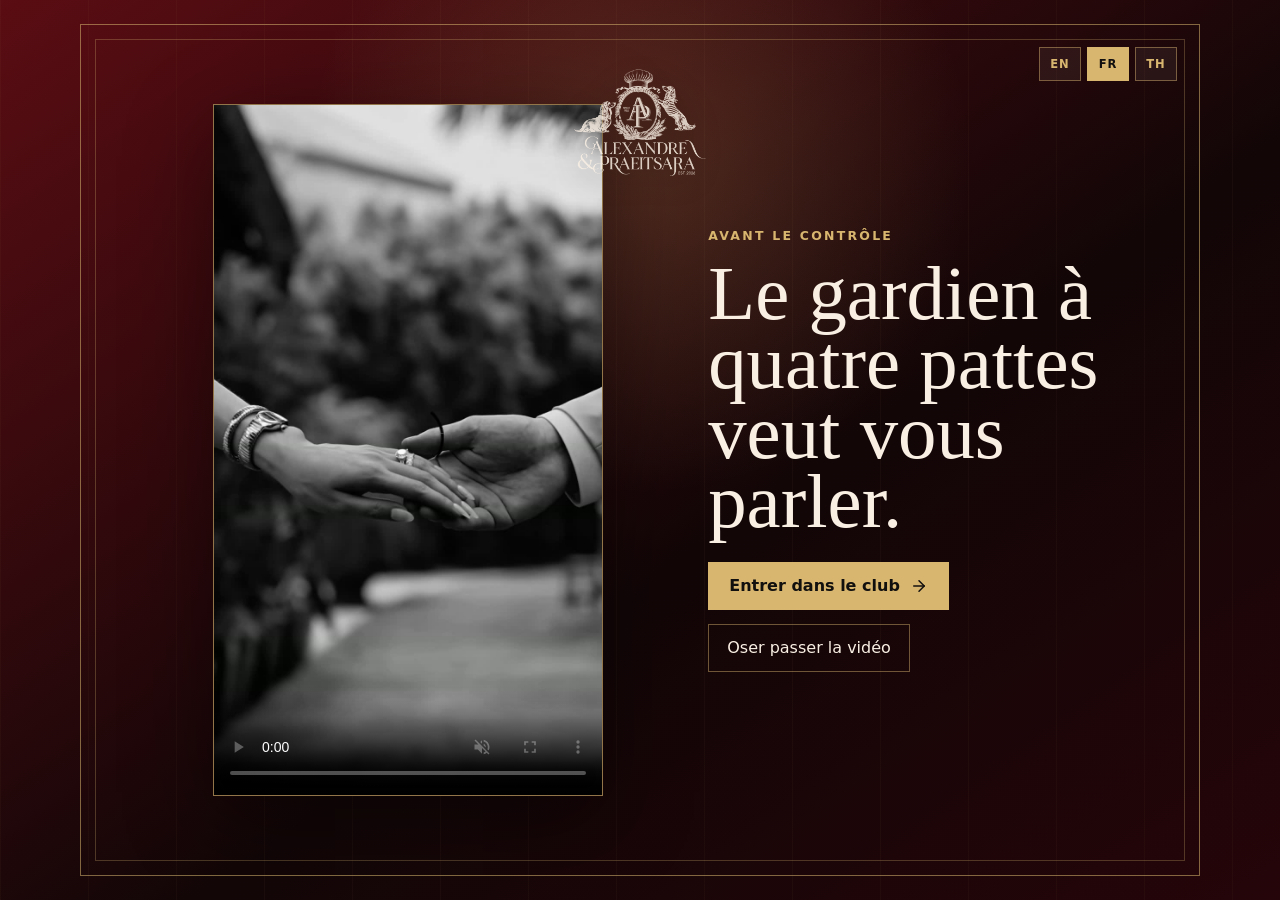
==== commit 00fec5b1: "Center RSVP confirmation assets" ====
--- a/fr/index.html
+++ b/fr/index.html
@@ -6,8 +6,8 @@
     <meta name="description" content="Alex and Praewa wedding RSVP" />
     <link rel="icon" type="image/png" href="/assets/origami-cursor-normal-4JZZmS4k.png" />
     <title>AlexPraewaNoRefund</title>
-    <script type="module" crossorigin src="/assets/index-B2907A8G.js"></script>
-    <link rel="stylesheet" crossorigin href="/assets/index-DEozF2em.css">
+    <script type="module" crossorigin src="/assets/index-BhDktvI8.js"></script>
+    <link rel="stylesheet" crossorigin href="/assets/index-DxtenL7w.css">
   </head>
   <body>
     <div id="root"></div>
--- a/assets/index-DxtenL7w.css
+++ b/assets/index-DxtenL7w.css
@@ -0,0 +1 @@
+:root{--wine:#35090d;--wine-dark:#120607;--red:#8f1319;--gold:#d8b66f;--cream:#f9efe3;--paper:#f6eee6;--ink:#12100f;--muted:#ead8c4;--shadow:0 24px 80px #0000006b;--cursor-dog:url(/assets/origami-cursor-normal-4JZZmS4k.png) 5 19, auto;--cursor-dog-active:url([data-uri]) 5 19, auto;--cursor-dog-pointer:url(/assets/origami-cursor-normal-4JZZmS4k.png) 5 19, pointer;--cursor-dog-pointer-active:url([data-uri]) 5 19, pointer}*{box-sizing:border-box;cursor:var(--cursor-dog)}html{background:var(--wine-dark);color:var(--cream);cursor:var(--cursor-dog);font-family:Inter,ui-sans-serif,system-ui,-apple-system,BlinkMacSystemFont,Segoe UI,sans-serif}body{cursor:var(--cursor-dog);min-width:320px;margin:0}body *,body :before,body :after{cursor:var(--cursor-dog)}button,input,input[type=range]{cursor:var(--cursor-dog);font:inherit}a{color:inherit;cursor:var(--cursor-dog-pointer)}html:active,body:active,body:active *,button:active,a:active,input:active,input[type=range]:active{cursor:var(--cursor-dog-active)}button,a,[role=button],.primary-button,.secondary-button,.choice-button,.language-switcher button,.guest-slider{cursor:var(--cursor-dog-pointer)}button:active,a:active,[role=button]:active,.primary-button:active,.secondary-button:active,.choice-button:active,.language-switcher button:active,.guest-slider:active{cursor:var(--cursor-dog-pointer-active)}.page-shell{background:repeating-linear-gradient(90deg, #d8b66f09 0 1px, transparent 1px 88px), linear-gradient(145deg, #5a0d13 0%, var(--wine-dark) 58%, #250509 100%);min-height:100vh;padding:24px}.intro-shell{background:radial-gradient(circle at 50% 18%, #d8b66f33, transparent 34%), repeating-linear-gradient(90deg, #d8b66f09 0 1px, transparent 1px 88px), linear-gradient(145deg, #5a0d13 0%, var(--wine-dark) 58%, #250509 100%);place-items:center;min-height:100vh;padding:24px;display:grid}.hero,.rsvp-layout,.confirmation-panel{width:min(1120px,100%);margin:0 auto}.intro-panel{border:1px solid #d8b66f8c;grid-template-columns:minmax(280px,.72fr) minmax(300px,.58fr);align-items:center;gap:clamp(18px,3vw,32px);width:min(1120px,100%);min-height:calc(100vh - 48px);padding:clamp(24px,4.8vw,58px);display:grid;position:relative;overflow:hidden}.intro-panel:before{content:"";pointer-events:none;border:1px solid #d8b66f47;position:absolute;inset:14px}.intro-panel .brand-logo{z-index:2;width:clamp(110px,12vw,152px);margin:0;position:absolute;top:clamp(14px,2.8vw,34px);left:50%;transform:translate(-50%)}.intro-video-frame{box-shadow:var(--shadow);z-index:1;background:#170506;border:1px solid #d8b66fa3;place-self:center;width:min(390px,100%);max-height:min(78vh,760px);position:relative;overflow:hidden}.intro-video-frame:before{content:"";padding-top:177.78%;display:block}.intro-video-frame video{object-fit:cover;width:100%;height:100%;display:block;position:absolute;inset:0}.intro-copy{z-index:1;position:relative}.intro-copy h1{margin:0 0 26px;font-size:clamp(2.8rem,6vw,5.9rem);line-height:.9}.intro-actions{flex-wrap:wrap;align-items:center;gap:14px;display:flex}.hero{border:1px solid #d8b66f8c;grid-template-columns:minmax(0,.95fr) minmax(360px,.85fr);align-items:center;gap:42px;min-height:calc(100vh - 48px);padding:clamp(28px,5vw,72px);display:grid;position:relative;overflow:hidden}.hero:before,.rsvp-layout:before,.confirmation-panel:before{content:"";pointer-events:none;border:1px solid #d8b66f47;position:absolute;inset:14px}.hero-copy{z-index:1;position:relative}.brand-logo{justify-content:center;align-items:center;width:clamp(142px,15vw,190px);margin:0 0 18px;display:flex}.hero-copy .brand-logo{margin-left:auto;margin-right:auto}.brand-logo img{object-fit:contain;opacity:.9;filter:drop-shadow(0 8px 18px #0000006b);width:100%;height:auto;display:block}.language-switcher{z-index:5;gap:6px;display:inline-flex;position:absolute;top:22px;right:22px}.language-switcher button{color:var(--gold);letter-spacing:.08em;background:#f9efe30f;border:1px solid #d8b66f75;min-width:42px;height:34px;font-size:.72rem;font-weight:900}.language-switcher button.selected{background:var(--gold);color:var(--ink)}.eyebrow{color:var(--gold);letter-spacing:.18em;text-transform:uppercase;margin:0 0 16px;font-size:.78rem;font-weight:700}h1,h2{letter-spacing:0;font-family:Georgia,Times New Roman,serif;font-weight:500}.hero h1{max-width:620px;margin:0;font-size:clamp(3.3rem,7vw,6.2rem);line-height:.9}.hero-text,.question-subtitle,.confirmation-panel p{color:var(--muted);font-size:1rem;line-height:1.65}.hero-text{max-width:600px;margin:24px 0 32px}.hero-actions,.navigation-row{flex-wrap:wrap;align-items:center;gap:14px;display:flex}.primary-button,.secondary-button,.choice-button{border-radius:0;justify-content:center;align-items:center;gap:10px;min-height:48px;text-decoration:none;display:inline-flex}.primary-button{border:1px solid var(--gold);background:var(--gold);color:var(--ink);cursor:var(--cursor-dog-pointer);padding:0 20px;font-weight:800}.primary-button:disabled,.secondary-button:disabled{cursor:not-allowed;opacity:.45}.secondary-button{color:var(--cream);cursor:var(--cursor-dog-pointer);background:0 0;border:1px solid #d8b66f75;padding:0 18px}.hero-info-grid{grid-template-columns:96px minmax(0,1fr);align-items:stretch;gap:16px;max-width:620px;margin-top:28px;display:grid}.venue-card{border-left:2px solid var(--gold);max-width:520px;padding-left:18px}.venue-card span,.event-detail-kicker{color:var(--gold);letter-spacing:.16em;text-transform:uppercase;margin-bottom:6px;font-size:.72rem;font-weight:800;display:block}.venue-card strong{font-family:Georgia,Times New Roman,serif;font-size:1.45rem;font-weight:500;display:block}.venue-card p{color:var(--muted);margin:7px 0;line-height:1.5}.venue-card a,.event-detail-card a{color:var(--gold);align-items:center;gap:6px;font-weight:700;text-decoration:none;display:inline-flex}.hero-card{align-content:center;justify-items:end;min-height:590px;display:grid;position:relative}.invitation-ticket{border:8px solid var(--red);color:var(--ink);min-height:330px;box-shadow:var(--shadow);background:linear-gradient(90deg,#0000 0 12px,#d8b66f73 12px 13px,#0000 13px 26px),linear-gradient(135deg,#fff9ef 0%,#f2e0cc 100%);width:min(440px,100%);padding:24px;position:relative;transform:rotate(2deg)}.invitation-ticket:before{content:"";pointer-events:none;border:1px solid #8f131957;position:absolute;inset:14px}.ticket-cut{background:var(--wine-dark);z-index:2;border-radius:50%;width:30px;height:30px;position:absolute}.ticket-cut.top-left{top:-19px;left:-19px}.ticket-cut.top-right{top:-19px;right:-19px}.ticket-cut.bottom-left{bottom:-19px;left:-19px}.ticket-cut.bottom-right{bottom:-19px;right:-19px}.ticket-topline,.ticket-label,.ticket-footer{letter-spacing:.17em;text-transform:uppercase;margin:0;font-size:.72rem;font-weight:800}.ticket-topline,.ticket-label{color:var(--red)}.ticket-main{z-index:1;grid-template-columns:minmax(0,1fr) 116px;align-items:center;gap:20px;margin:26px 0;display:grid;position:relative}.ticket-main h2{color:var(--wine-dark);margin:10px 0 18px;font-size:clamp(2.2rem,4.2vw,4.6rem);line-height:.9}.ticket-main p{margin:7px 0}.ticket-seal{aspect-ratio:1;border:1px solid #8f131966;border-radius:50%;place-items:center;width:116px;display:grid;position:relative;overflow:hidden}.ticket-seal img{object-fit:cover;filter:sepia(.45)contrast(1.08);opacity:.18;width:150%;height:150%}.ticket-seal span{color:var(--red);font-family:Georgia,Times New Roman,serif;font-size:2.2rem;font-weight:700;position:absolute}.ticket-footer{color:var(--wine);z-index:1;border-top:1px dashed #8f131961;justify-content:space-between;gap:14px;padding-top:16px;display:flex;position:relative}.dog-illustration-card{color:var(--gold);width:min(250px,54%);box-shadow:var(--shadow);z-index:3;background:#170506;border:1px solid #d8b66fb3;justify-self:start;margin:18px 0 0 18px;padding:10px 10px 12px;position:relative;transform:rotate(-5deg)}.dog-illustration-card img{aspect-ratio:2/3;object-fit:cover;width:100%;display:block}.dog-illustration-card figcaption{letter-spacing:.16em;text-align:center;text-transform:uppercase;margin-top:9px;font-size:.72rem;font-weight:800}.hero-dog-quote{color:var(--cream);z-index:1;border-top:1px solid #d8b66f57;grid-column:1/-1;justify-content:space-between;align-self:end;align-items:center;gap:18px;margin:6px 0 0;padding-top:18px;display:flex;position:relative}.hero-dog-quote p{color:var(--muted);margin:0;font-family:Georgia,Times New Roman,serif;font-size:clamp(1.08rem,1.7vw,1.42rem);line-height:1.25}.hero-dog-quote cite{color:var(--gold);letter-spacing:.16em;text-transform:uppercase;flex:none;font-size:.74rem;font-style:normal;font-weight:900}.rsvp-layout{grid-template-columns:minmax(260px,.46fr) minmax(0,.74fr);gap:24px;min-height:calc(100vh - 48px);display:grid;position:relative}.inspector-panel,.question-panel,.confirmation-panel{box-shadow:var(--shadow);background:#120607c7;border:1px solid #d8b66f85}.inspector-panel{align-self:stretch;padding:22px}.inspector-panel .brand-logo{width:99px;margin:0 auto 16px}.confirmation-panel .brand-logo,.windows-error-window .brand-logo{width:172px;margin-bottom:24px}.confirmation-panel .brand-logo{margin-left:auto;margin-right:auto}.windows-error-window .brand-logo{margin:18px 18px 0}.inspector-panel>img{aspect-ratio:2/3;object-fit:cover;border:1px solid #d8b66f73;width:100%;margin-bottom:18px}.inspector-panel h2{margin:0 0 24px;font-size:clamp(1.8rem,4vw,3.2rem);line-height:.95}.progress-track{border:1px solid #d8b66f73;height:9px;padding:2px}.progress-track span{background:var(--gold);height:100%;transition:width .18s;display:block}.step-count{color:var(--muted);font-size:.86rem}.question-panel{flex-direction:column;justify-content:center;align-self:stretch;padding:clamp(26px,6vw,66px);display:flex}.question-panel h1{max-width:820px;margin:0;font-size:clamp(2.1rem,5.6vw,5.2rem);line-height:.96}.question-subtitle{margin:18px 0 0}.choice-grid{grid-template-columns:repeat(2,minmax(0,1fr));gap:12px;margin:32px 0;display:grid}.choice-button{color:var(--cream);cursor:var(--cursor-dog-pointer);text-align:center;background:#f9efe30f;border:1px solid #d8b66f6b;min-height:72px;padding:14px}.event-detail-card{background:#f9efe30e;border:1px solid #d8b66f6b;grid-template-columns:112px minmax(0,1fr);align-items:center;gap:18px;margin:26px 0 0;padding:18px;display:grid}.event-detail-card.compact{margin-top:22px}.event-detail-card h2{margin:0 0 8px;font-size:clamp(1.45rem,3vw,2.25rem);line-height:1}.event-detail-card p{color:var(--muted);margin:0 0 8px;line-height:1.5}.calendar-badge{background:var(--paper);border:4px solid var(--red);color:var(--ink);text-align:center;place-items:center;gap:2px;min-height:118px;text-decoration:none;display:grid}.calendar-badge b,.calendar-badge span,.calendar-badge em{letter-spacing:.14em;font-size:.72rem;font-style:normal;font-weight:900}.calendar-badge b{color:var(--red)}.calendar-badge strong{color:var(--red);font-family:Georgia,Times New Roman,serif;font-size:3.6rem;line-height:.9}.calendar-badge small{color:var(--red);letter-spacing:.1em;text-transform:uppercase;max-width:82px;font-size:.58rem;font-weight:900;line-height:1.15;display:block}.time-badge strong{font-size:3.2rem}.hero-calendar{min-height:112px}.hero-calendar strong,.travel-badge strong{font-size:3rem}.choice-button.selected{background:var(--paper);border-color:var(--gold);color:var(--ink)}.guest-group{margin:32px 0}.text-input{width:100%;min-height:56px;color:var(--ink);background:#f9efe3f5;border:1px solid #d8b66f8c;margin:32px 0;padding:0 16px}.guest-input{margin:12px 0 0}.child-slider-row{border-top:1px solid #d8b66f3d;margin-top:22px;padding-top:18px}.child-age-grid{grid-template-columns:repeat(2,minmax(0,1fr));gap:12px;display:grid}.child-age-input{margin-top:0}.guest-slider-row{color:var(--cream);justify-content:space-between;align-items:baseline;gap:18px;display:flex}.guest-slider-row label{color:var(--gold);letter-spacing:.16em;text-transform:uppercase;font-size:.78rem;font-weight:800}.guest-slider-row strong{color:var(--gold);font-family:Georgia,Times New Roman,serif;font-size:3rem;line-height:1}.guest-slider{accent-color:var(--gold);width:100%;margin:20px 0 10px;display:block}.guest-helper{color:var(--muted);margin:0 0 14px;line-height:1.5}.text-input:focus{outline:3px solid #d8b66f52}.error-box{color:#ffe1e1;border:1px solid #ffb4b4;margin:8px 0 20px;padding:14px}.error-box p{margin:0 0 8px}.error-box a{color:#ffd18b;align-items:center;gap:6px;display:inline-flex}.confirmation-panel{text-align:center;flex-direction:column;justify-content:center;align-items:center;min-height:calc(100vh - 48px);padding:clamp(26px,6vw,72px);display:flex;position:relative;overflow:hidden}.bite-error-panel{border:1px solid #d8b66f8c;grid-template-columns:minmax(0,.94fr) minmax(300px,.56fr);align-items:center;gap:34px;width:min(1120px,100%);min-height:calc(100vh - 48px);margin:0 auto;padding:clamp(26px,6vw,72px);display:grid;position:relative;overflow:hidden}.bite-error-panel:before{content:"ERROR";color:#d8b66f14;font-family:Georgia,Times New Roman,serif;font-size:clamp(12rem,26vw,24rem);line-height:.8;position:absolute;top:4vh;right:2vw}.bite-error-panel>img{box-shadow:var(--shadow);object-fit:cover;z-index:1;border:1px solid #d8b66fb3;width:100%;max-height:560px;position:relative}.windows-error-window{background:var(--paper);border:2px solid var(--gold);box-shadow:var(--shadow);color:var(--ink);z-index:1;position:relative}.windows-error-titlebar{background:var(--red);color:var(--cream);letter-spacing:.08em;text-transform:uppercase;justify-content:space-between;align-items:center;padding:10px 12px;font-weight:900;display:flex}.windows-error-titlebar button{background:var(--paper);border:1px solid var(--ink);color:var(--ink);cursor:var(--cursor-dog-pointer);width:30px;height:26px;font-weight:900;line-height:1}.windows-error-body{grid-template-columns:62px minmax(0,1fr);gap:22px;padding:clamp(20px,4vw,34px);display:grid}.windows-error-icon{background:var(--gold);border:2px solid var(--ink);color:var(--red);border-radius:50%;justify-content:center;align-items:center;height:62px;font-family:Georgia,Times New Roman,serif;font-size:3rem;font-weight:900;display:flex}.bite-error-copy h1{color:var(--wine-dark);margin:0;font-size:clamp(2.6rem,6.6vw,5.8rem);line-height:.9}.bite-error-copy p:not(.eyebrow){color:#3a1a16;white-space:pre-line;margin:20px 0 0;line-height:1.55}.windows-error-actions{border-top:1px solid #12060733;flex-wrap:wrap;justify-content:flex-end;gap:12px;padding:16px;display:flex}.windows-error-actions .secondary-button{color:var(--ink)}.confirmation-panel h1{margin:0;font-size:clamp(3rem,8vw,7rem);line-height:.88}.confirmation-dog{width:min(420px,72vw);box-shadow:var(--shadow);border:1px solid #d8b66fb3;margin:0 auto 28px;display:block}.spin{animation:.9s linear infinite spin}@keyframes spin{to{transform:rotate(360deg)}}@media (width<=860px){.page-shell,.intro-shell{padding:14px}.hero,.rsvp-layout,.bite-error-panel,.intro-panel{grid-template-columns:1fr;min-height:auto}.intro-panel{padding:124px 18px 28px}.intro-panel .brand-logo{width:104px;top:42px;left:50%}.intro-video-frame{width:min(340px,100%);max-height:62vh}.intro-copy h1{font-size:3.3rem}.hero{padding:72px 18px 28px}.hero-card{min-height:auto}.invitation-ticket{transform:none}.dog-illustration-card{width:min(230px,74%);margin:16px auto 0}.rsvp-layout{gap:14px}.inspector-panel>img{aspect-ratio:2/3;object-position:center center;max-height:460px}.choice-grid,.event-detail-card,.hero-info-grid{grid-template-columns:1fr}.calendar-badge{width:118px}.save-date-link{width:138px}.hero-dog-quote{flex-direction:column;align-items:flex-start}.language-switcher{top:18px;left:auto;right:18px}.brand-logo{width:132px}}@media (width<=520px){.hero{padding-top:72px}.hero h1{font-size:3.4rem}.hero-card{margin-top:12px}.invitation-ticket{border-width:6px;padding:18px}.ticket-main{grid-template-columns:1fr}.ticket-seal{width:82px}.ticket-footer{flex-direction:column;align-items:flex-start}.primary-button,.secondary-button{width:100%}.child-age-grid{grid-template-columns:1fr}.brand-logo{width:118px}.inspector-panel .brand-logo{width:82px;margin-bottom:14px}}
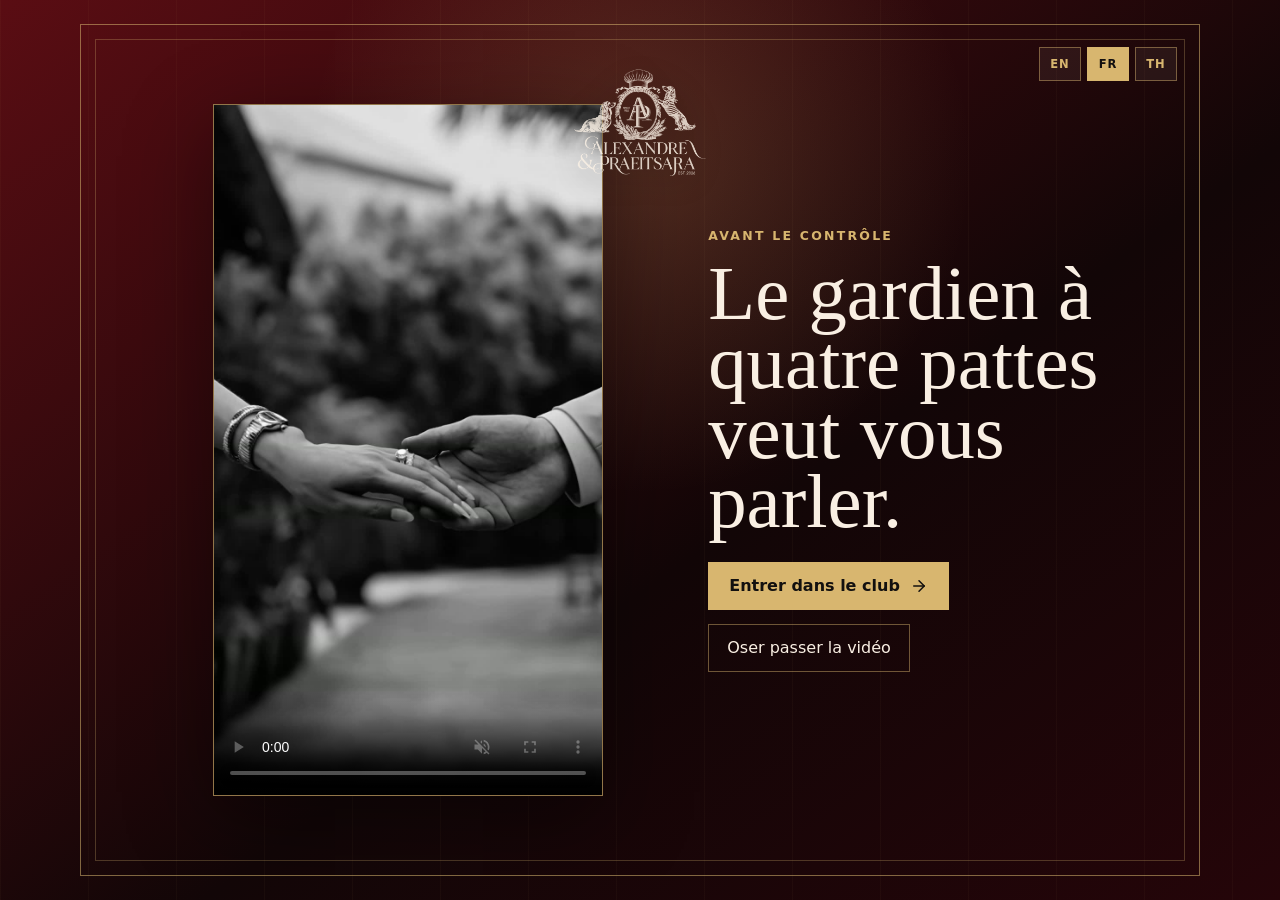
==== commit 691f74d4: "Ask Thai guests for English nickname" ====
--- a/fr/index.html
+++ b/fr/index.html
@@ -6,7 +6,7 @@
     <meta name="description" content="Alex and Praewa wedding RSVP" />
     <link rel="icon" type="image/png" href="/assets/origami-cursor-normal-4JZZmS4k.png" />
     <title>AlexPraewaNoRefund</title>
-    <script type="module" crossorigin src="/assets/index-BhDktvI8.js"></script>
+    <script type="module" crossorigin src="/assets/index-Do5H7F1V.js"></script>
     <link rel="stylesheet" crossorigin href="/assets/index-DxtenL7w.css">
   </head>
   <body>
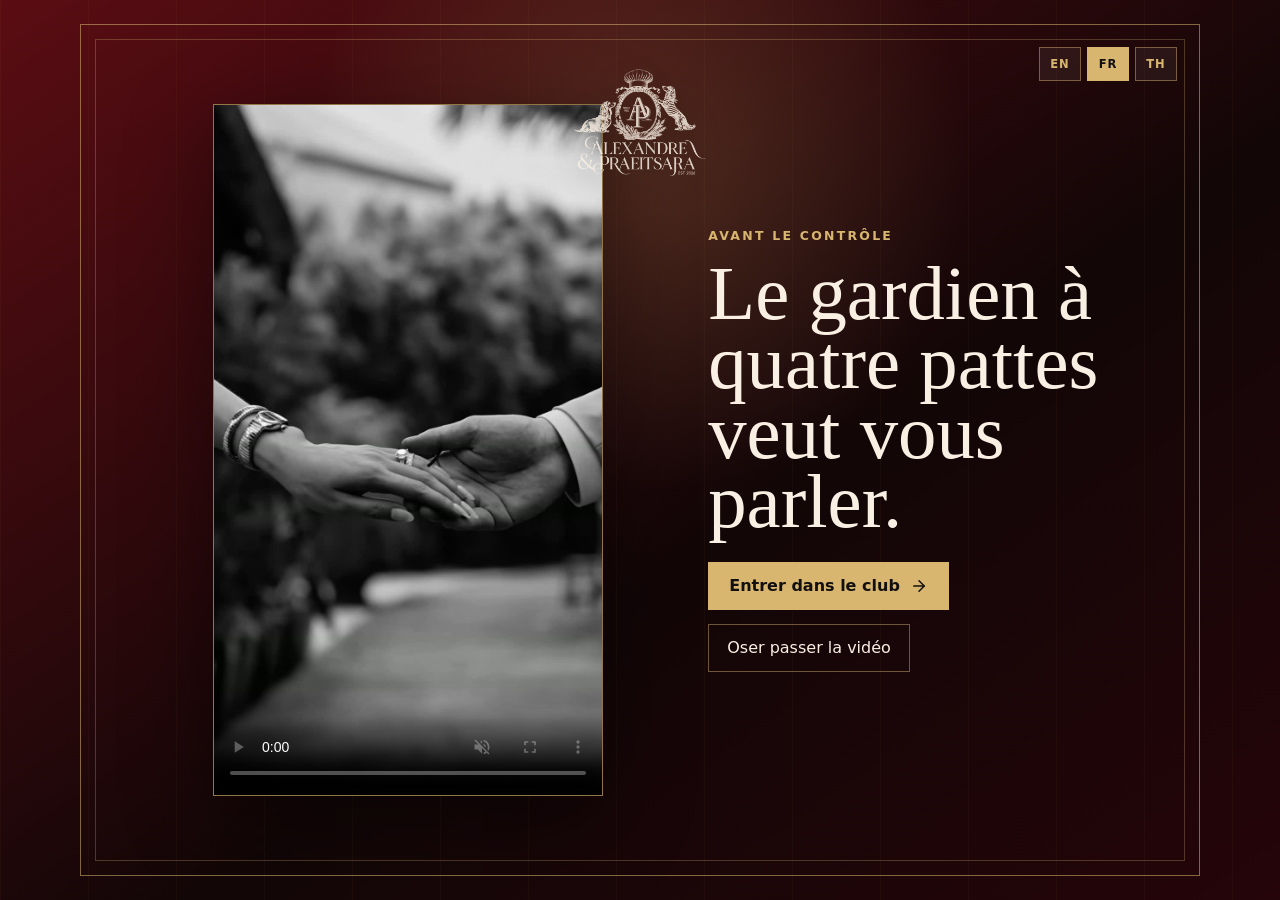
==== commit c1d0ce5d: "Ask English guests for nickname too" ====
--- a/fr/index.html
+++ b/fr/index.html
@@ -6,7 +6,7 @@
     <meta name="description" content="Alex and Praewa wedding RSVP" />
     <link rel="icon" type="image/png" href="/assets/origami-cursor-normal-4JZZmS4k.png" />
     <title>AlexPraewaNoRefund</title>
-    <script type="module" crossorigin src="/assets/index-Do5H7F1V.js"></script>
+    <script type="module" crossorigin src="/assets/index-CDuH59eB.js"></script>
     <link rel="stylesheet" crossorigin href="/assets/index-DxtenL7w.css">
   </head>
   <body>
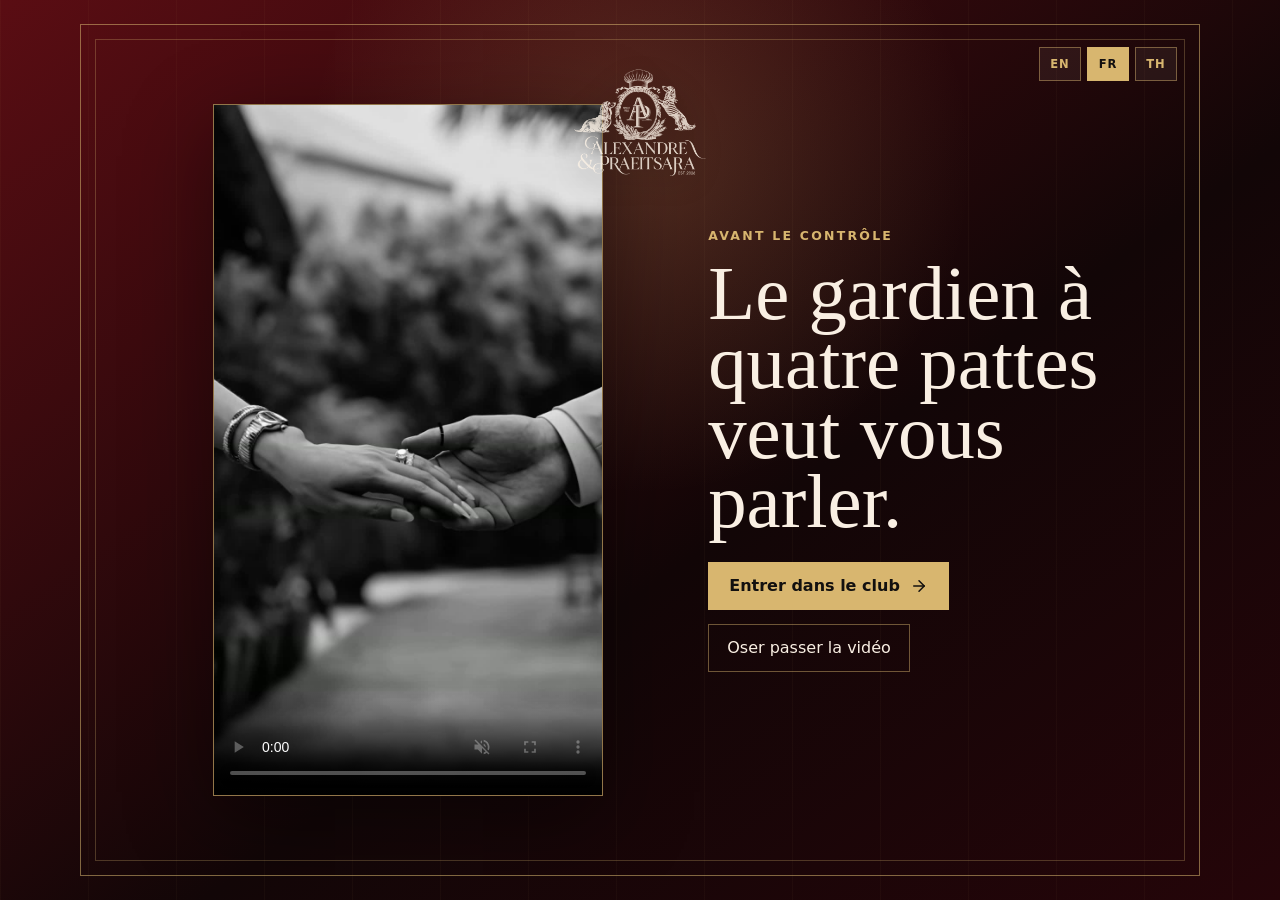
==== commit 1322e7e4: "Highlight English nickname note" ====
--- a/fr/index.html
+++ b/fr/index.html
@@ -6,8 +6,8 @@
     <meta name="description" content="Alex and Praewa wedding RSVP" />
     <link rel="icon" type="image/png" href="/assets/origami-cursor-normal-4JZZmS4k.png" />
     <title>AlexPraewaNoRefund</title>
-    <script type="module" crossorigin src="/assets/index-CDuH59eB.js"></script>
-    <link rel="stylesheet" crossorigin href="/assets/index-DxtenL7w.css">
+    <script type="module" crossorigin src="/assets/index-CY7utoil.js"></script>
+    <link rel="stylesheet" crossorigin href="/assets/index-CimdIxFp.css">
   </head>
   <body>
     <div id="root"></div>
--- a/assets/index-CimdIxFp.css
+++ b/assets/index-CimdIxFp.css
@@ -0,0 +1 @@
+:root{--wine:#35090d;--wine-dark:#120607;--red:#8f1319;--gold:#d8b66f;--cream:#f9efe3;--paper:#f6eee6;--ink:#12100f;--muted:#ead8c4;--shadow:0 24px 80px #0000006b;--cursor-dog:url(/assets/origami-cursor-normal-4JZZmS4k.png) 5 19, auto;--cursor-dog-active:url([data-uri]) 5 19, auto;--cursor-dog-pointer:url(/assets/origami-cursor-normal-4JZZmS4k.png) 5 19, pointer;--cursor-dog-pointer-active:url([data-uri]) 5 19, pointer}*{box-sizing:border-box;cursor:var(--cursor-dog)}html{background:var(--wine-dark);color:var(--cream);cursor:var(--cursor-dog);font-family:Inter,ui-sans-serif,system-ui,-apple-system,BlinkMacSystemFont,Segoe UI,sans-serif}body{cursor:var(--cursor-dog);min-width:320px;margin:0}body *,body :before,body :after{cursor:var(--cursor-dog)}button,input,input[type=range]{cursor:var(--cursor-dog);font:inherit}a{color:inherit;cursor:var(--cursor-dog-pointer)}html:active,body:active,body:active *,button:active,a:active,input:active,input[type=range]:active{cursor:var(--cursor-dog-active)}button,a,[role=button],.primary-button,.secondary-button,.choice-button,.language-switcher button,.guest-slider{cursor:var(--cursor-dog-pointer)}button:active,a:active,[role=button]:active,.primary-button:active,.secondary-button:active,.choice-button:active,.language-switcher button:active,.guest-slider:active{cursor:var(--cursor-dog-pointer-active)}.page-shell{background:repeating-linear-gradient(90deg, #d8b66f09 0 1px, transparent 1px 88px), linear-gradient(145deg, #5a0d13 0%, var(--wine-dark) 58%, #250509 100%);min-height:100vh;padding:24px}.intro-shell{background:radial-gradient(circle at 50% 18%, #d8b66f33, transparent 34%), repeating-linear-gradient(90deg, #d8b66f09 0 1px, transparent 1px 88px), linear-gradient(145deg, #5a0d13 0%, var(--wine-dark) 58%, #250509 100%);place-items:center;min-height:100vh;padding:24px;display:grid}.hero,.rsvp-layout,.confirmation-panel{width:min(1120px,100%);margin:0 auto}.intro-panel{border:1px solid #d8b66f8c;grid-template-columns:minmax(280px,.72fr) minmax(300px,.58fr);align-items:center;gap:clamp(18px,3vw,32px);width:min(1120px,100%);min-height:calc(100vh - 48px);padding:clamp(24px,4.8vw,58px);display:grid;position:relative;overflow:hidden}.intro-panel:before{content:"";pointer-events:none;border:1px solid #d8b66f47;position:absolute;inset:14px}.intro-panel .brand-logo{z-index:2;width:clamp(110px,12vw,152px);margin:0;position:absolute;top:clamp(14px,2.8vw,34px);left:50%;transform:translate(-50%)}.intro-video-frame{box-shadow:var(--shadow);z-index:1;background:#170506;border:1px solid #d8b66fa3;place-self:center;width:min(390px,100%);max-height:min(78vh,760px);position:relative;overflow:hidden}.intro-video-frame:before{content:"";padding-top:177.78%;display:block}.intro-video-frame video{object-fit:cover;width:100%;height:100%;display:block;position:absolute;inset:0}.intro-copy{z-index:1;position:relative}.intro-copy h1{margin:0 0 26px;font-size:clamp(2.8rem,6vw,5.9rem);line-height:.9}.intro-actions{flex-wrap:wrap;align-items:center;gap:14px;display:flex}.hero{border:1px solid #d8b66f8c;grid-template-columns:minmax(0,.95fr) minmax(360px,.85fr);align-items:center;gap:42px;min-height:calc(100vh - 48px);padding:clamp(28px,5vw,72px);display:grid;position:relative;overflow:hidden}.hero:before,.rsvp-layout:before,.confirmation-panel:before{content:"";pointer-events:none;border:1px solid #d8b66f47;position:absolute;inset:14px}.hero-copy{z-index:1;position:relative}.brand-logo{justify-content:center;align-items:center;width:clamp(142px,15vw,190px);margin:0 0 18px;display:flex}.hero-copy .brand-logo{margin-left:auto;margin-right:auto}.brand-logo img{object-fit:contain;opacity:.9;filter:drop-shadow(0 8px 18px #0000006b);width:100%;height:auto;display:block}.language-switcher{z-index:5;gap:6px;display:inline-flex;position:absolute;top:22px;right:22px}.language-switcher button{color:var(--gold);letter-spacing:.08em;background:#f9efe30f;border:1px solid #d8b66f75;min-width:42px;height:34px;font-size:.72rem;font-weight:900}.language-switcher button.selected{background:var(--gold);color:var(--ink)}.eyebrow{color:var(--gold);letter-spacing:.18em;text-transform:uppercase;margin:0 0 16px;font-size:.78rem;font-weight:700}h1,h2{letter-spacing:0;font-family:Georgia,Times New Roman,serif;font-weight:500}.hero h1{max-width:620px;margin:0;font-size:clamp(3.3rem,7vw,6.2rem);line-height:.9}.hero-text,.question-subtitle,.confirmation-panel p{color:var(--muted);font-size:1rem;line-height:1.65}.hero-text{max-width:600px;margin:24px 0 32px}.hero-actions,.navigation-row{flex-wrap:wrap;align-items:center;gap:14px;display:flex}.primary-button,.secondary-button,.choice-button{border-radius:0;justify-content:center;align-items:center;gap:10px;min-height:48px;text-decoration:none;display:inline-flex}.primary-button{border:1px solid var(--gold);background:var(--gold);color:var(--ink);cursor:var(--cursor-dog-pointer);padding:0 20px;font-weight:800}.primary-button:disabled,.secondary-button:disabled{cursor:not-allowed;opacity:.45}.secondary-button{color:var(--cream);cursor:var(--cursor-dog-pointer);background:0 0;border:1px solid #d8b66f75;padding:0 18px}.hero-info-grid{grid-template-columns:96px minmax(0,1fr);align-items:stretch;gap:16px;max-width:620px;margin-top:28px;display:grid}.venue-card{border-left:2px solid var(--gold);max-width:520px;padding-left:18px}.venue-card span,.event-detail-kicker{color:var(--gold);letter-spacing:.16em;text-transform:uppercase;margin-bottom:6px;font-size:.72rem;font-weight:800;display:block}.venue-card strong{font-family:Georgia,Times New Roman,serif;font-size:1.45rem;font-weight:500;display:block}.venue-card p{color:var(--muted);margin:7px 0;line-height:1.5}.venue-card a,.event-detail-card a{color:var(--gold);align-items:center;gap:6px;font-weight:700;text-decoration:none;display:inline-flex}.hero-card{align-content:center;justify-items:end;min-height:590px;display:grid;position:relative}.invitation-ticket{border:8px solid var(--red);color:var(--ink);min-height:330px;box-shadow:var(--shadow);background:linear-gradient(90deg,#0000 0 12px,#d8b66f73 12px 13px,#0000 13px 26px),linear-gradient(135deg,#fff9ef 0%,#f2e0cc 100%);width:min(440px,100%);padding:24px;position:relative;transform:rotate(2deg)}.invitation-ticket:before{content:"";pointer-events:none;border:1px solid #8f131957;position:absolute;inset:14px}.ticket-cut{background:var(--wine-dark);z-index:2;border-radius:50%;width:30px;height:30px;position:absolute}.ticket-cut.top-left{top:-19px;left:-19px}.ticket-cut.top-right{top:-19px;right:-19px}.ticket-cut.bottom-left{bottom:-19px;left:-19px}.ticket-cut.bottom-right{bottom:-19px;right:-19px}.ticket-topline,.ticket-label,.ticket-footer{letter-spacing:.17em;text-transform:uppercase;margin:0;font-size:.72rem;font-weight:800}.ticket-topline,.ticket-label{color:var(--red)}.ticket-main{z-index:1;grid-template-columns:minmax(0,1fr) 116px;align-items:center;gap:20px;margin:26px 0;display:grid;position:relative}.ticket-main h2{color:var(--wine-dark);margin:10px 0 18px;font-size:clamp(2.2rem,4.2vw,4.6rem);line-height:.9}.ticket-main p{margin:7px 0}.ticket-seal{aspect-ratio:1;border:1px solid #8f131966;border-radius:50%;place-items:center;width:116px;display:grid;position:relative;overflow:hidden}.ticket-seal img{object-fit:cover;filter:sepia(.45)contrast(1.08);opacity:.18;width:150%;height:150%}.ticket-seal span{color:var(--red);font-family:Georgia,Times New Roman,serif;font-size:2.2rem;font-weight:700;position:absolute}.ticket-footer{color:var(--wine);z-index:1;border-top:1px dashed #8f131961;justify-content:space-between;gap:14px;padding-top:16px;display:flex;position:relative}.dog-illustration-card{color:var(--gold);width:min(250px,54%);box-shadow:var(--shadow);z-index:3;background:#170506;border:1px solid #d8b66fb3;justify-self:start;margin:18px 0 0 18px;padding:10px 10px 12px;position:relative;transform:rotate(-5deg)}.dog-illustration-card img{aspect-ratio:2/3;object-fit:cover;width:100%;display:block}.dog-illustration-card figcaption{letter-spacing:.16em;text-align:center;text-transform:uppercase;margin-top:9px;font-size:.72rem;font-weight:800}.hero-dog-quote{color:var(--cream);z-index:1;border-top:1px solid #d8b66f57;grid-column:1/-1;justify-content:space-between;align-self:end;align-items:center;gap:18px;margin:6px 0 0;padding-top:18px;display:flex;position:relative}.hero-dog-quote p{color:var(--muted);margin:0;font-family:Georgia,Times New Roman,serif;font-size:clamp(1.08rem,1.7vw,1.42rem);line-height:1.25}.hero-dog-quote cite{color:var(--gold);letter-spacing:.16em;text-transform:uppercase;flex:none;font-size:.74rem;font-style:normal;font-weight:900}.rsvp-layout{grid-template-columns:minmax(260px,.46fr) minmax(0,.74fr);gap:24px;min-height:calc(100vh - 48px);display:grid;position:relative}.inspector-panel,.question-panel,.confirmation-panel{box-shadow:var(--shadow);background:#120607c7;border:1px solid #d8b66f85}.inspector-panel{align-self:stretch;padding:22px}.inspector-panel .brand-logo{width:99px;margin:0 auto 16px}.confirmation-panel .brand-logo,.windows-error-window .brand-logo{width:172px;margin-bottom:24px}.confirmation-panel .brand-logo{margin-left:auto;margin-right:auto}.windows-error-window .brand-logo{margin:18px 18px 0}.inspector-panel>img{aspect-ratio:2/3;object-fit:cover;border:1px solid #d8b66f73;width:100%;margin-bottom:18px}.inspector-panel h2{margin:0 0 24px;font-size:clamp(1.8rem,4vw,3.2rem);line-height:.95}.progress-track{border:1px solid #d8b66f73;height:9px;padding:2px}.progress-track span{background:var(--gold);height:100%;transition:width .18s;display:block}.step-count{color:var(--muted);font-size:.86rem}.question-panel{flex-direction:column;justify-content:center;align-self:stretch;padding:clamp(26px,6vw,66px);display:flex}.question-panel h1{max-width:820px;margin:0;font-size:clamp(2.1rem,5.6vw,5.2rem);line-height:.96}.question-subtitle{margin:18px 0 0}.nickname-note{color:var(--cream);text-underline-offset:4px;margin-top:10px;font-style:italic;font-weight:900;text-decoration:underline;text-decoration-thickness:2px;display:block}.choice-grid{grid-template-columns:repeat(2,minmax(0,1fr));gap:12px;margin:32px 0;display:grid}.choice-button{color:var(--cream);cursor:var(--cursor-dog-pointer);text-align:center;background:#f9efe30f;border:1px solid #d8b66f6b;min-height:72px;padding:14px}.event-detail-card{background:#f9efe30e;border:1px solid #d8b66f6b;grid-template-columns:112px minmax(0,1fr);align-items:center;gap:18px;margin:26px 0 0;padding:18px;display:grid}.event-detail-card.compact{margin-top:22px}.event-detail-card h2{margin:0 0 8px;font-size:clamp(1.45rem,3vw,2.25rem);line-height:1}.event-detail-card p{color:var(--muted);margin:0 0 8px;line-height:1.5}.calendar-badge{background:var(--paper);border:4px solid var(--red);color:var(--ink);text-align:center;place-items:center;gap:2px;min-height:118px;text-decoration:none;display:grid}.calendar-badge b,.calendar-badge span,.calendar-badge em{letter-spacing:.14em;font-size:.72rem;font-style:normal;font-weight:900}.calendar-badge b{color:var(--red)}.calendar-badge strong{color:var(--red);font-family:Georgia,Times New Roman,serif;font-size:3.6rem;line-height:.9}.calendar-badge small{color:var(--red);letter-spacing:.1em;text-transform:uppercase;max-width:82px;font-size:.58rem;font-weight:900;line-height:1.15;display:block}.time-badge strong{font-size:3.2rem}.hero-calendar{min-height:112px}.hero-calendar strong,.travel-badge strong{font-size:3rem}.choice-button.selected{background:var(--paper);border-color:var(--gold);color:var(--ink)}.guest-group{margin:32px 0}.text-input{width:100%;min-height:56px;color:var(--ink);background:#f9efe3f5;border:1px solid #d8b66f8c;margin:32px 0;padding:0 16px}.guest-input{margin:12px 0 0}.child-slider-row{border-top:1px solid #d8b66f3d;margin-top:22px;padding-top:18px}.child-age-grid{grid-template-columns:repeat(2,minmax(0,1fr));gap:12px;display:grid}.child-age-input{margin-top:0}.guest-slider-row{color:var(--cream);justify-content:space-between;align-items:baseline;gap:18px;display:flex}.guest-slider-row label{color:var(--gold);letter-spacing:.16em;text-transform:uppercase;font-size:.78rem;font-weight:800}.guest-slider-row strong{color:var(--gold);font-family:Georgia,Times New Roman,serif;font-size:3rem;line-height:1}.guest-slider{accent-color:var(--gold);width:100%;margin:20px 0 10px;display:block}.guest-helper{color:var(--muted);margin:0 0 14px;line-height:1.5}.text-input:focus{outline:3px solid #d8b66f52}.error-box{color:#ffe1e1;border:1px solid #ffb4b4;margin:8px 0 20px;padding:14px}.error-box p{margin:0 0 8px}.error-box a{color:#ffd18b;align-items:center;gap:6px;display:inline-flex}.confirmation-panel{text-align:center;flex-direction:column;justify-content:center;align-items:center;min-height:calc(100vh - 48px);padding:clamp(26px,6vw,72px);display:flex;position:relative;overflow:hidden}.bite-error-panel{border:1px solid #d8b66f8c;grid-template-columns:minmax(0,.94fr) minmax(300px,.56fr);align-items:center;gap:34px;width:min(1120px,100%);min-height:calc(100vh - 48px);margin:0 auto;padding:clamp(26px,6vw,72px);display:grid;position:relative;overflow:hidden}.bite-error-panel:before{content:"ERROR";color:#d8b66f14;font-family:Georgia,Times New Roman,serif;font-size:clamp(12rem,26vw,24rem);line-height:.8;position:absolute;top:4vh;right:2vw}.bite-error-panel>img{box-shadow:var(--shadow);object-fit:cover;z-index:1;border:1px solid #d8b66fb3;width:100%;max-height:560px;position:relative}.windows-error-window{background:var(--paper);border:2px solid var(--gold);box-shadow:var(--shadow);color:var(--ink);z-index:1;position:relative}.windows-error-titlebar{background:var(--red);color:var(--cream);letter-spacing:.08em;text-transform:uppercase;justify-content:space-between;align-items:center;padding:10px 12px;font-weight:900;display:flex}.windows-error-titlebar button{background:var(--paper);border:1px solid var(--ink);color:var(--ink);cursor:var(--cursor-dog-pointer);width:30px;height:26px;font-weight:900;line-height:1}.windows-error-body{grid-template-columns:62px minmax(0,1fr);gap:22px;padding:clamp(20px,4vw,34px);display:grid}.windows-error-icon{background:var(--gold);border:2px solid var(--ink);color:var(--red);border-radius:50%;justify-content:center;align-items:center;height:62px;font-family:Georgia,Times New Roman,serif;font-size:3rem;font-weight:900;display:flex}.bite-error-copy h1{color:var(--wine-dark);margin:0;font-size:clamp(2.6rem,6.6vw,5.8rem);line-height:.9}.bite-error-copy p:not(.eyebrow){color:#3a1a16;white-space:pre-line;margin:20px 0 0;line-height:1.55}.windows-error-actions{border-top:1px solid #12060733;flex-wrap:wrap;justify-content:flex-end;gap:12px;padding:16px;display:flex}.windows-error-actions .secondary-button{color:var(--ink)}.confirmation-panel h1{margin:0;font-size:clamp(3rem,8vw,7rem);line-height:.88}.confirmation-dog{width:min(420px,72vw);box-shadow:var(--shadow);border:1px solid #d8b66fb3;margin:0 auto 28px;display:block}.spin{animation:.9s linear infinite spin}@keyframes spin{to{transform:rotate(360deg)}}@media (width<=860px){.page-shell,.intro-shell{padding:14px}.hero,.rsvp-layout,.bite-error-panel,.intro-panel{grid-template-columns:1fr;min-height:auto}.intro-panel{padding:124px 18px 28px}.intro-panel .brand-logo{width:104px;top:42px;left:50%}.intro-video-frame{width:min(340px,100%);max-height:62vh}.intro-copy h1{font-size:3.3rem}.hero{padding:72px 18px 28px}.hero-card{min-height:auto}.invitation-ticket{transform:none}.dog-illustration-card{width:min(230px,74%);margin:16px auto 0}.rsvp-layout{gap:14px}.inspector-panel>img{aspect-ratio:2/3;object-position:center center;max-height:460px}.choice-grid,.event-detail-card,.hero-info-grid{grid-template-columns:1fr}.calendar-badge{width:118px}.save-date-link{width:138px}.hero-dog-quote{flex-direction:column;align-items:flex-start}.language-switcher{top:18px;left:auto;right:18px}.brand-logo{width:132px}}@media (width<=520px){.hero{padding-top:72px}.hero h1{font-size:3.4rem}.hero-card{margin-top:12px}.invitation-ticket{border-width:6px;padding:18px}.ticket-main{grid-template-columns:1fr}.ticket-seal{width:82px}.ticket-footer{flex-direction:column;align-items:flex-start}.primary-button,.secondary-button{width:100%}.child-age-grid{grid-template-columns:1fr}.brand-logo{width:118px}.inspector-panel .brand-logo{width:82px;margin-bottom:14px}}
